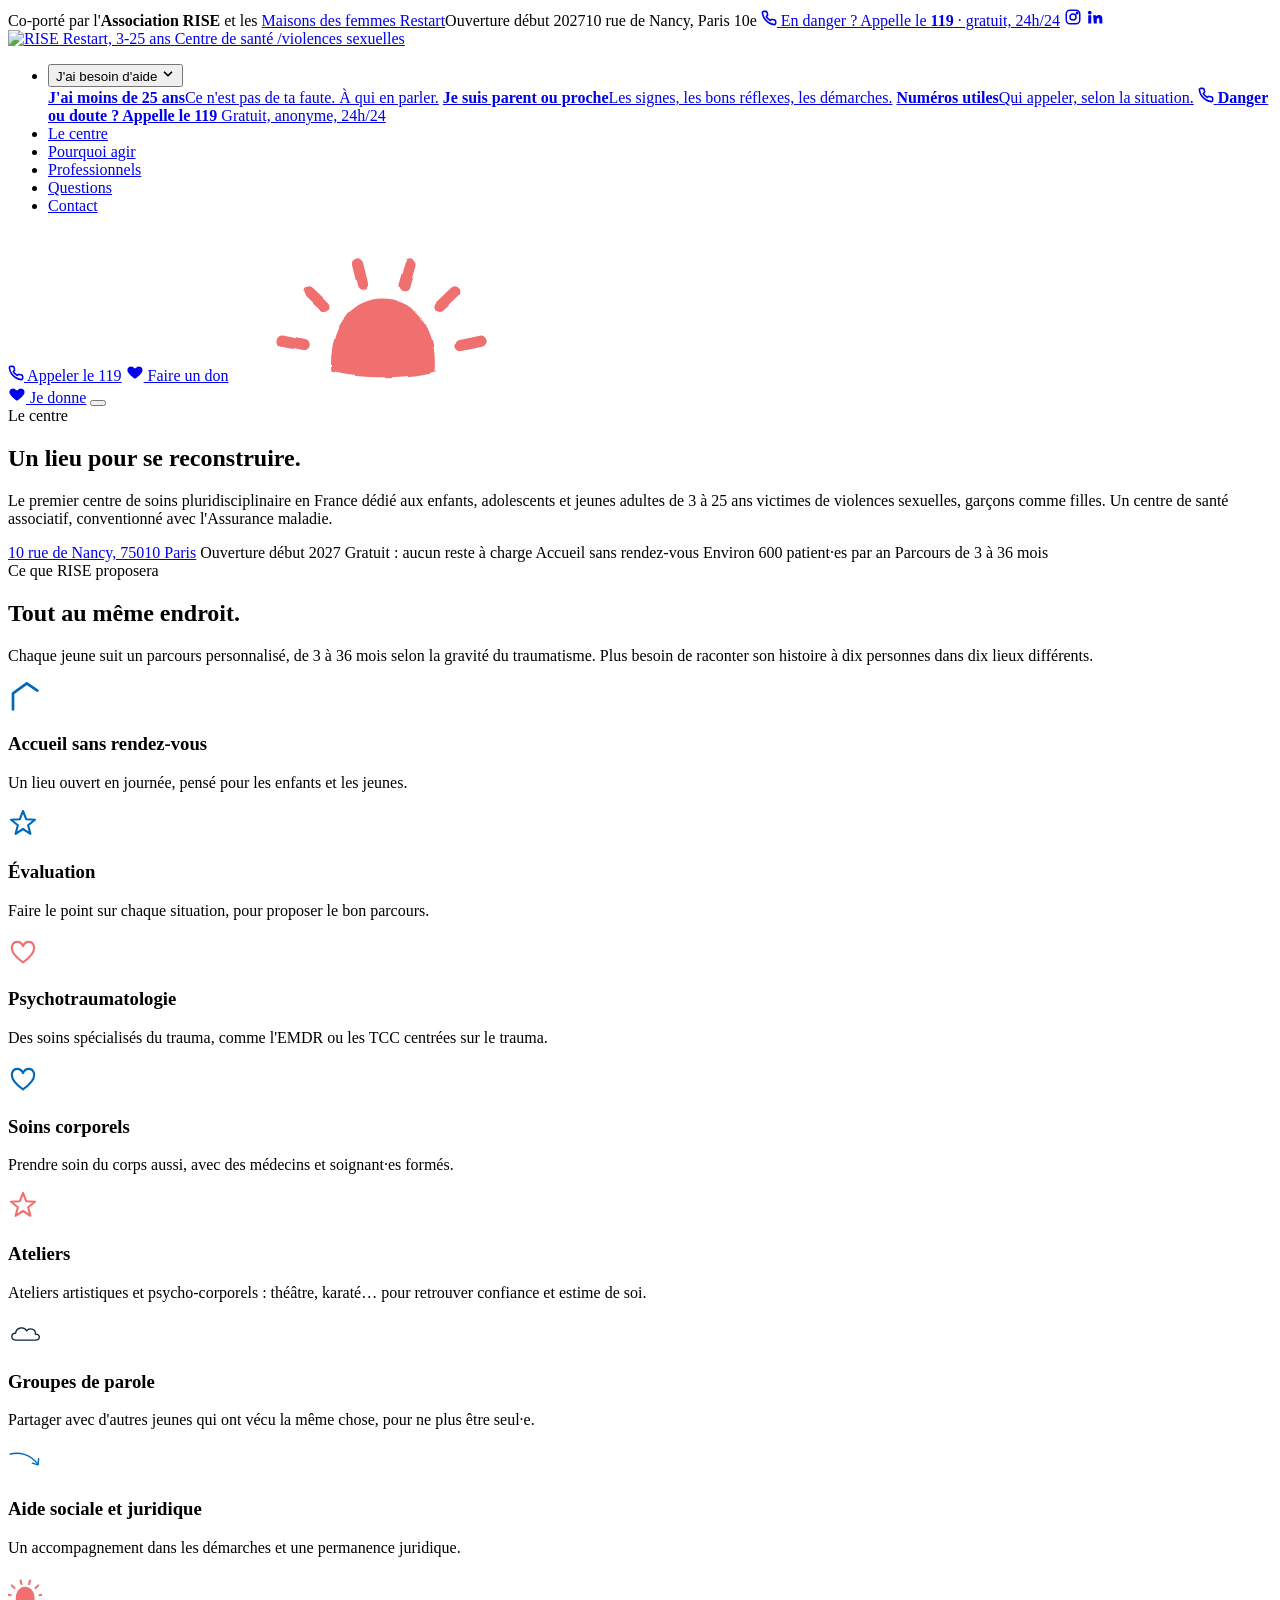
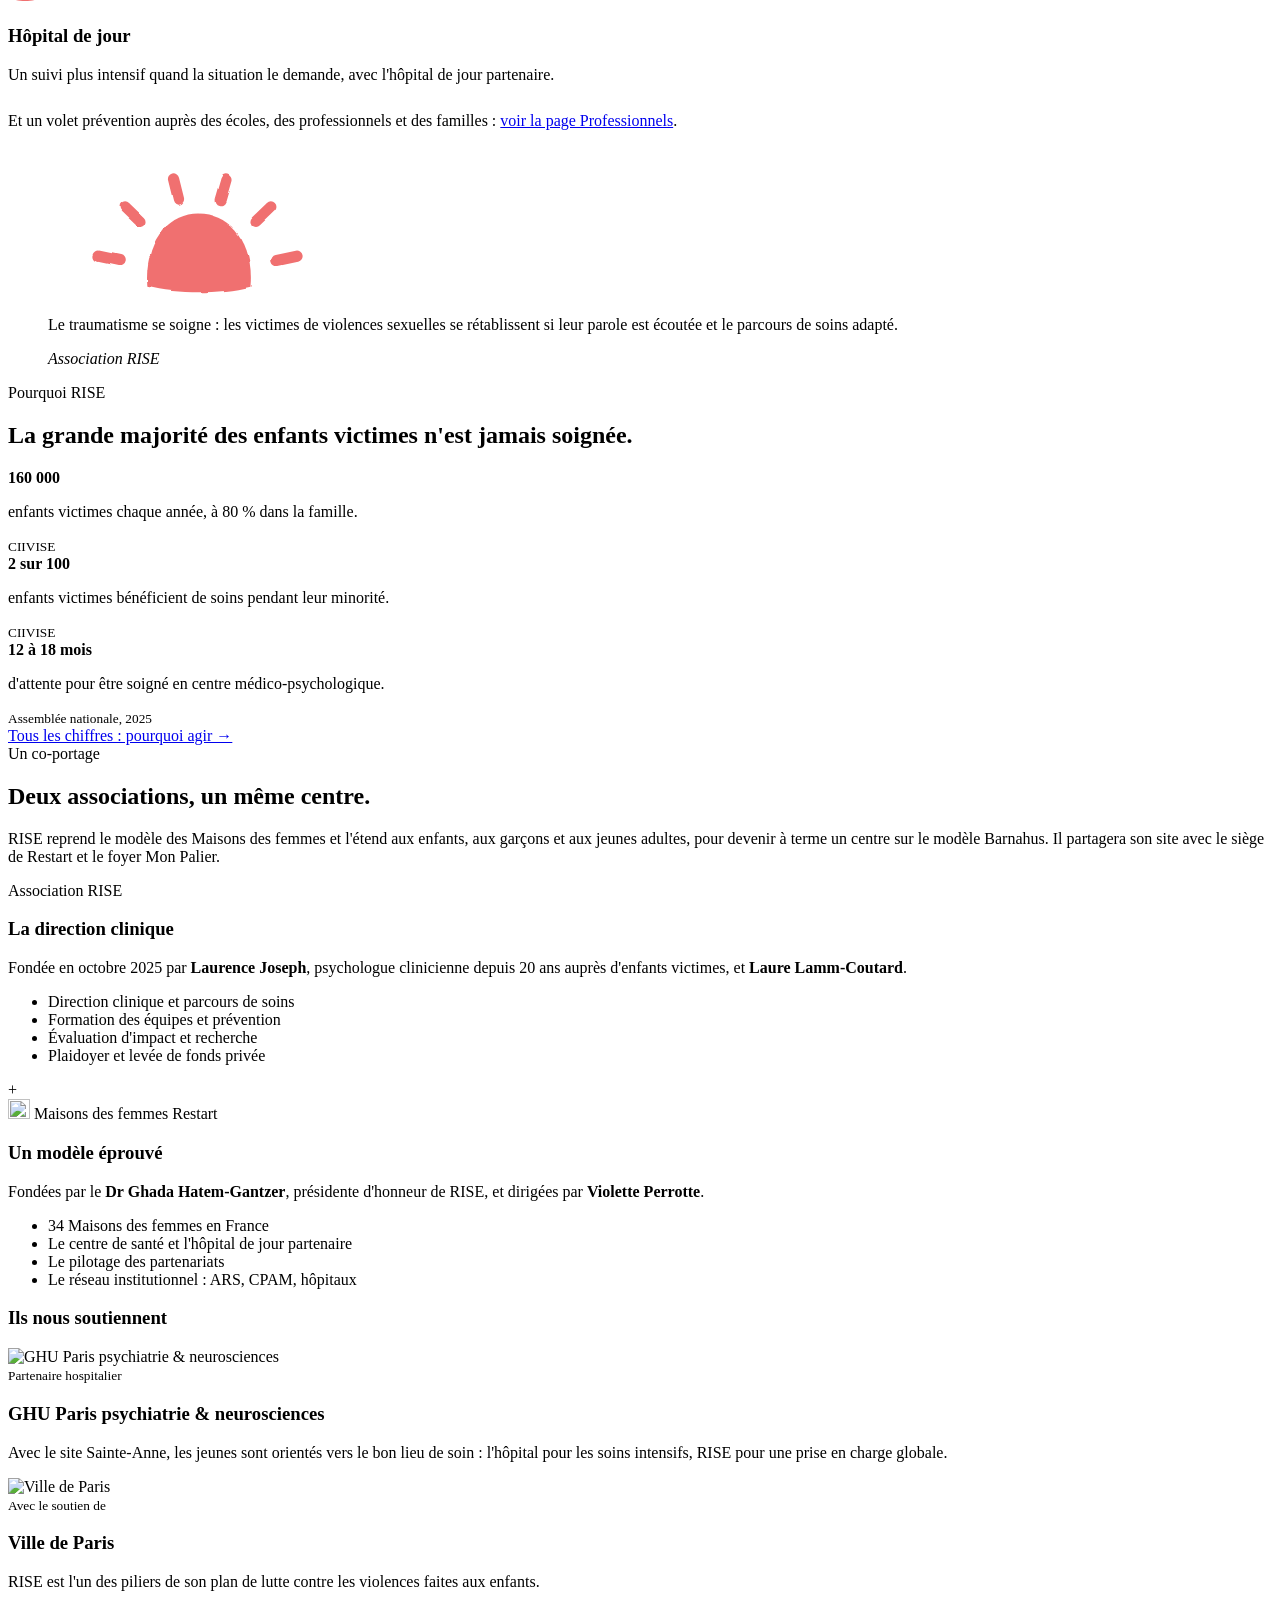
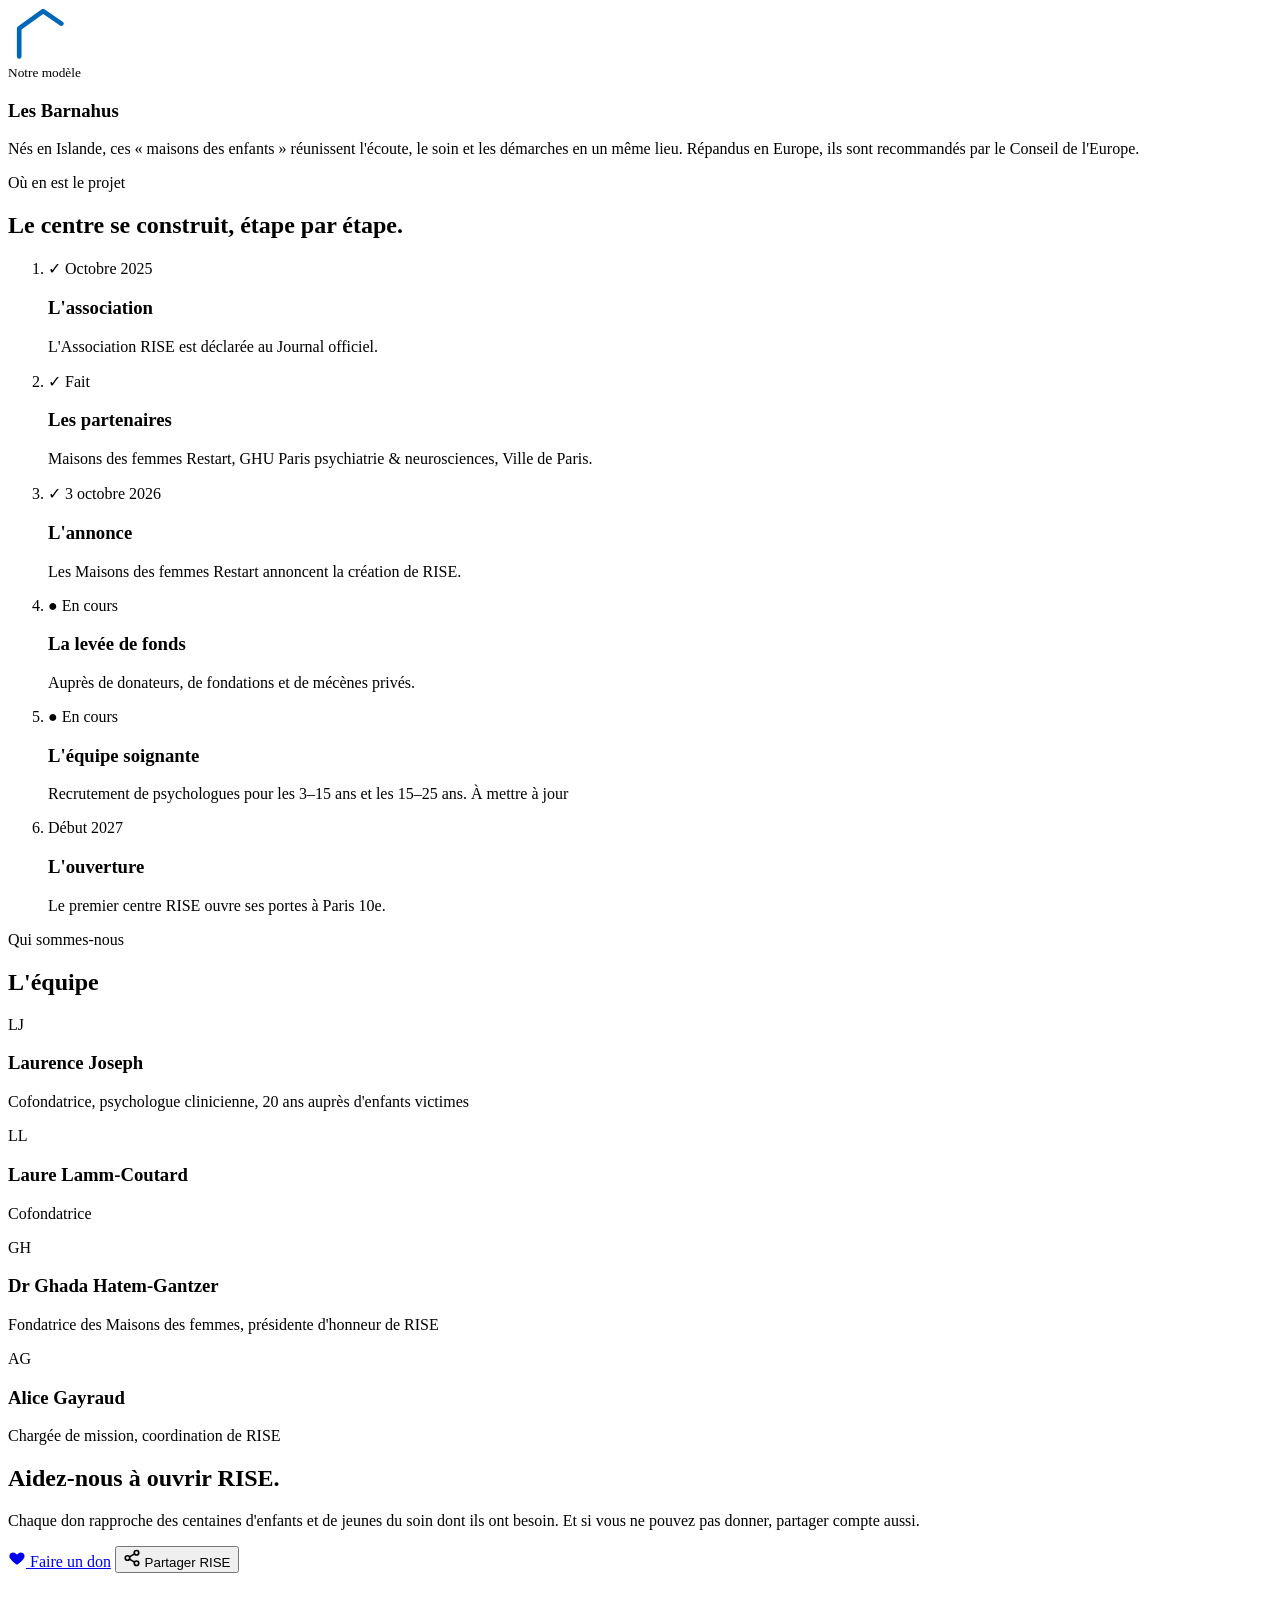
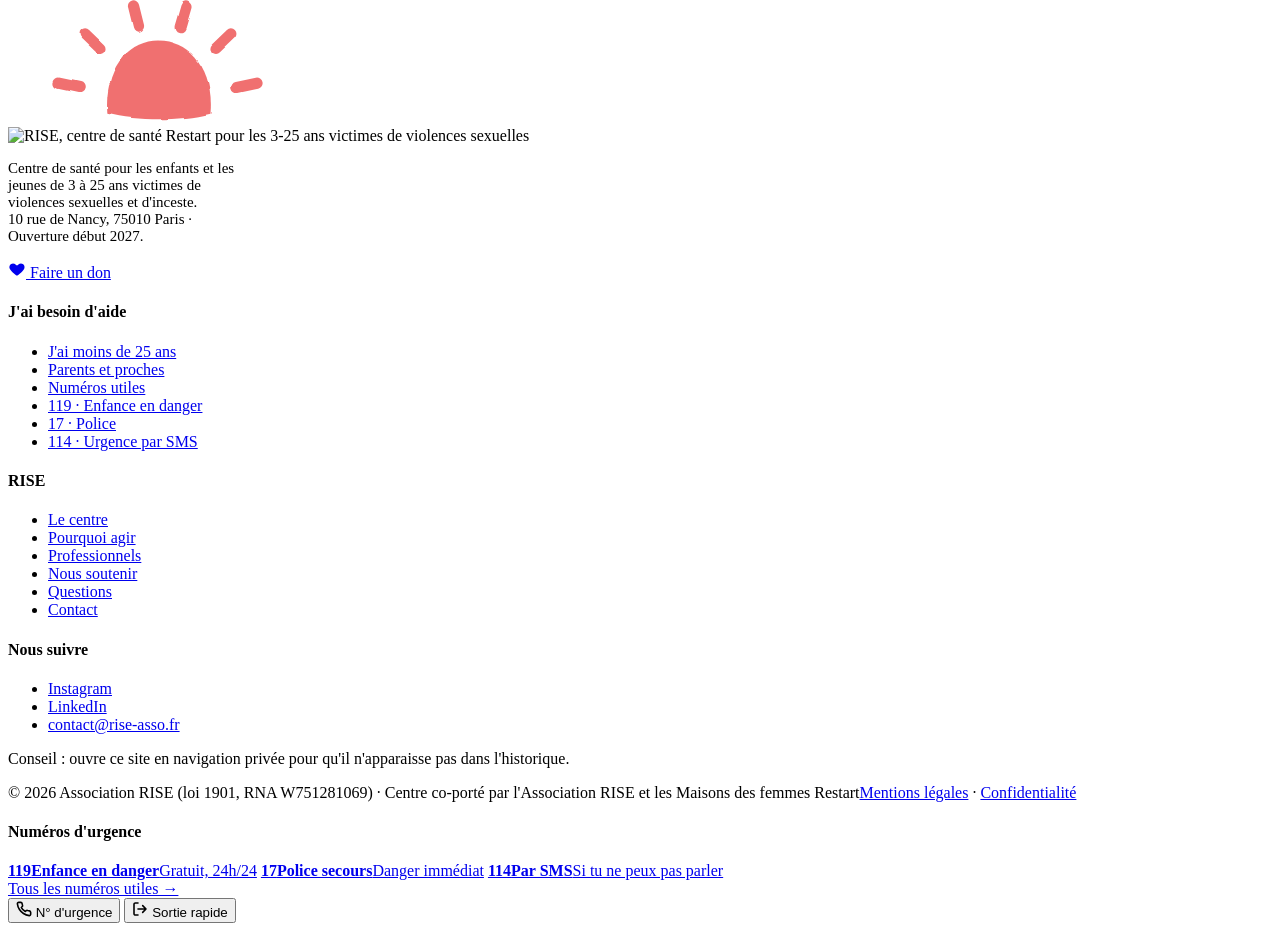
==== centre.html @ 8d20020b "Add files via upload" ====
<!doctype html>
<html lang="fr">
<head>
<meta charset="utf-8">
<meta name="robots" content="noindex, nofollow">
<meta name="viewport" content="width=device-width, initial-scale=1">
<title>Le centre · RISE Paris</title>
<meta name="description" content="Le centre RISE, à Paris 10e : premier centre de soins pluridisciplinaire en France pour les 3-25 ans victimes de violences sexuelles. Gratuit, sans rendez-vous, environ 600 patients par an.">
<link rel="preconnect" href="https://fonts.googleapis.com">
<link rel="preconnect" href="https://fonts.gstatic.com" crossorigin>
<link href="https://fonts.googleapis.com/css2?family=Barlow+Condensed:wght@500;600;700&family=Barlow:wght@400;500;600&family=Patrick+Hand&display=swap" rel="stylesheet">
<link rel="stylesheet" href="assets/style.css?v=64814ea5">
</head>
<body>
<div class="progress" aria-hidden="true"></div>
<svg width="0" height="0" style="position:absolute" aria-hidden="true" focusable="false">
  <defs>
    <filter id="crayon" x="-15%" y="-15%" width="130%" height="130%"><feTurbulence type="fractalNoise" baseFrequency="0.035" numOctaves="2" seed="4" result="n"/><feDisplacementMap in="SourceGraphic" in2="n" scale="3.5" xChannelSelector="R" yChannelSelector="G"/></filter>
    <symbol id="d-sun" viewBox="0 0 200 160"><g filter="url(#crayon)"><path d="M46 150C42 100 70 72 100 72C132 72 160 100 156 150C124 158 78 158 46 150Z" fill="#F07070"/><g stroke="#F07070" stroke-width="12" stroke-linecap="round" fill="none"><path d="M15.9 122.1L-5.6 117.5"/><path d="M38.1 80.3L22.3 65.0"/><path d="M79.2 56.6L73.9 35.2"/><path d="M123.7 57.3L129.8 36.2"/><path d="M161.9 80.3L177.7 65.0"/><path d="M184.1 122.1L205.6 117.5"/></g></g></symbol>
    <symbol id="d-house" viewBox="0 0 220 200"><path filter="url(#crayon)" d="M30 190V82L122 16L192 64" fill="none" stroke="#0068B8" stroke-width="18" stroke-linecap="round" stroke-linejoin="round"/></symbol>
    <symbol id="d-heart" viewBox="0 0 100 92"><path filter="url(#crayon)" d="M50 84C22 64 8 46 14 28C20 12 42 10 50 30C58 10 80 12 86 28C92 46 78 64 50 84Z" fill="none" stroke="currentColor" stroke-width="7" stroke-linecap="round" stroke-linejoin="round"/></symbol>
    <symbol id="d-star" viewBox="0 0 100 100"><path filter="url(#crayon)" d="M50.0 10.0L60.6 37.4L89.9 39.0L67.1 57.6L74.7 86.0L50.0 70.0L25.3 86.0L32.9 57.6L10.1 39.0L39.4 37.4Z" fill="none" stroke="currentColor" stroke-width="7" stroke-linecap="round" stroke-linejoin="round"/></symbol>
    <symbol id="d-arrow" viewBox="0 0 120 70"><g filter="url(#crayon)" fill="none" stroke="currentColor" stroke-width="5" stroke-linecap="round" stroke-linejoin="round"><path d="M8 14C38 6 78 14 104 48"/><path d="M86 46L106 52L108 30"/></g></symbol>
    <symbol id="d-cloud" viewBox="0 0 124 72"><path filter="url(#crayon)" d="M30 62C10 62 8 38 28 36C30 16 58 10 68 28C76 16 102 20 100 40C118 40 120 62 100 62Z" fill="#fff" stroke="currentColor" stroke-width="5" stroke-linejoin="round"/></symbol>
    <symbol id="d-wave" viewBox="0 0 240 24" preserveAspectRatio="none"><path filter="url(#crayon)" d="M4 14C24 4 40 22 60 12S96 4 116 12S150 20 176 10S210 6 236 12" fill="none" stroke="currentColor" stroke-width="6" stroke-linecap="round"/></symbol>
  </defs>
</svg>

<div class="topbar">
  <div class="wrap topbar-in">
    <span class="tb-left">Co-porté par l'<b>Association RISE</b> et les <a href="https://www.lamaisondesfemmes.fr/" target="_blank" rel="noopener">Maisons des femmes Restart</a><i></i>Ouverture début 2027<i></i>10 rue de Nancy, Paris 10e</span>
    <span class="tb-right">
      <a class="tb-sos" href="tel:119"><svg width="16" height="16" viewBox="0 0 24 24" fill="none" stroke="currentColor" stroke-width="2.4" stroke-linecap="round" stroke-linejoin="round" aria-hidden="true"><path d="M22 16.9v3a2 2 0 0 1-2.2 2 19.8 19.8 0 0 1-8.6-3.1 19.5 19.5 0 0 1-6-6A19.8 19.8 0 0 1 2.1 4.2 2 2 0 0 1 4.1 2h3a2 2 0 0 1 2 1.7c.1.9.4 1.8.7 2.7a2 2 0 0 1-.5 2.1L8 9.8a16 16 0 0 0 6 6l1.3-1.3a2 2 0 0 1 2.1-.4c.9.3 1.8.6 2.7.7a2 2 0 0 1 1.7 2z"/></svg> En danger ? Appelle le <b>119</b> · gratuit, 24h/24</a>
      <a class="tb-ico" href="https://www.instagram.com/rise__paris/" target="_blank" rel="noopener" aria-label="Instagram de RISE"><svg width="18" height="18" viewBox="0 0 24 24" fill="none" stroke="currentColor" stroke-width="2" aria-hidden="true"><rect x="3" y="3" width="18" height="18" rx="5"/><circle cx="12" cy="12" r="4"/><circle cx="17.5" cy="6.5" r="1" fill="currentColor"/></svg></a>
      <a class="tb-ico" href="https://www.linkedin.com/company/rise-asso-paris/" target="_blank" rel="noopener" aria-label="LinkedIn de RISE"><svg width="18" height="18" viewBox="0 0 24 24" fill="currentColor" aria-hidden="true"><path d="M4.98 3.5a2.5 2.5 0 1 1 0 5 2.5 2.5 0 0 1 0-5zM3 9.5h4v11H3zM9.5 9.5h3.8v1.6h.1c.5-.9 1.8-1.9 3.7-1.9 4 0 4.7 2.6 4.7 6v5.3h-4v-4.7c0-1.1 0-2.6-1.6-2.6s-1.8 1.2-1.8 2.5v4.8h-4z"/></svg></a>
    </span>
  </div>
</div>

<header id="top">
  <div class="wrap bar">
    <a class="brand" href="index.html" aria-label="RISE, accueil">
      <img class="brand-logo" src="assets/logo-rise-restart-sans-mention.png" alt="RISE Restart, 3-25 ans" width="692" height="560">
      <span class="brand-tag"><span class="g">Centre de santé /</span><span class="b">violences sexuelles</span></span>
    </a>
    <nav id="nav" aria-label="Navigation principale">
      <ul class="menu">
        <li class="has-sub">
          <button class="menu-btn" type="button" aria-expanded="false" aria-controls="sub-aide">J'ai besoin d'aide <svg width="14" height="14" viewBox="0 0 24 24" fill="none" stroke="currentColor" stroke-width="3" stroke-linecap="round" stroke-linejoin="round" aria-hidden="true"><path d="M6 9l6 6 6-6"/></svg></button>
          <div class="sub" id="sub-aide">
            <a href="jeunes.html"><strong>J'ai moins de 25 ans</strong><span>Ce n'est pas de ta faute. À qui en parler.</span></a>
            <a href="parents.html"><strong>Je suis parent ou proche</strong><span>Les signes, les bons réflexes, les démarches.</span></a>
            <a href="urgences.html"><strong>Numéros utiles</strong><span>Qui appeler, selon la situation.</span></a>
            <a class="sub-sos" href="tel:119"><svg width="16" height="16" viewBox="0 0 24 24" fill="none" stroke="currentColor" stroke-width="2.4" stroke-linecap="round" stroke-linejoin="round" aria-hidden="true"><path d="M22 16.9v3a2 2 0 0 1-2.2 2 19.8 19.8 0 0 1-8.6-3.1 19.5 19.5 0 0 1-6-6A19.8 19.8 0 0 1 2.1 4.2 2 2 0 0 1 4.1 2h3a2 2 0 0 1 2 1.7c.1.9.4 1.8.7 2.7a2 2 0 0 1-.5 2.1L8 9.8a16 16 0 0 0 6 6l1.3-1.3a2 2 0 0 1 2.1-.4c.9.3 1.8.6 2.7.7a2 2 0 0 1 1.7 2z"/></svg> <span><b>Danger ou doute ? Appelle le 119</b> Gratuit, anonyme, 24h/24</span></a>
          </div>
        </li>
        <li><a href="centre.html" aria-current="page">Le centre</a></li>
        <li><a href="pourquoi.html">Pourquoi agir</a></li>
        <li><a href="professionnels.html">Professionnels</a></li>
        <li><a href="questions.html">Questions</a></li>
        <li><a href="contact.html">Contact</a></li>
      </ul>
      <div class="menu-extra">
        <a class="btn btn-primary btn-lg" href="tel:119"><svg width="16" height="16" viewBox="0 0 24 24" fill="none" stroke="currentColor" stroke-width="2.4" stroke-linecap="round" stroke-linejoin="round" aria-hidden="true"><path d="M22 16.9v3a2 2 0 0 1-2.2 2 19.8 19.8 0 0 1-8.6-3.1 19.5 19.5 0 0 1-6-6A19.8 19.8 0 0 1 2.1 4.2 2 2 0 0 1 4.1 2h3a2 2 0 0 1 2 1.7c.1.9.4 1.8.7 2.7a2 2 0 0 1-.5 2.1L8 9.8a16 16 0 0 0 6 6l1.3-1.3a2 2 0 0 1 2.1-.4c.9.3 1.8.6 2.7.7a2 2 0 0 1 1.7 2z"/></svg> Appeler le 119</a>
        <a class="btn btn-accent btn-lg" href="https://don.lamaisondesfemmes.fr/b/mon-don" target="_blank" rel="noopener"><svg width="18" height="18" viewBox="0 0 24 24" fill="currentColor" aria-hidden="true"><path d="M12 21s-7.5-4.6-9.6-9.3C.9 8.4 3 4.5 6.7 4.5c2.1 0 3.6 1.1 4.3 2.5h2c.7-1.4 2.2-2.5 4.3-2.5 3.7 0 5.8 3.9 4.3 7.2C19.5 16.4 12 21 12 21z"/></svg> Faire un don</a>
        <svg class="menu-sun" aria-hidden="true"><use href="#d-sun"/></svg>
      </div>
    </nav>
    <div class="bar-ctas">
      <a class="btn btn-accent" href="https://don.lamaisondesfemmes.fr/b/mon-don" target="_blank" rel="noopener"><svg width="18" height="18" viewBox="0 0 24 24" fill="currentColor" aria-hidden="true"><path d="M12 21s-7.5-4.6-9.6-9.3C.9 8.4 3 4.5 6.7 4.5c2.1 0 3.6 1.1 4.3 2.5h2c.7-1.4 2.2-2.5 4.3-2.5 3.7 0 5.8 3.9 4.3 7.2C19.5 16.4 12 21 12 21z"/></svg> Je donne</a>
      <button class="menu-toggle" aria-label="Ouvrir le menu" aria-expanded="false" aria-controls="nav">
        <span></span><span></span><span></span>
      </button>
    </div>
  </div>
</header>

<main>
<section class="page-hero">
    <div class="wrap">
      <span class="eyebrow">Le centre</span>
      <h1>Un lieu pour <span class="mark">se reconstruire</span>.</h1>
      <p class="lead">Le premier centre de soins pluridisciplinaire en France dédié aux enfants, adolescents et jeunes adultes de 3 à 25 ans victimes de violences sexuelles, garçons comme filles. Un centre de santé associatif, conventionné avec l'Assurance maladie.</p>
      <div class="facts">
        <a class="fact-link" href="https://www.google.com/maps/search/?api=1&query=10+rue+de+Nancy+75010+Paris" target="_blank" rel="noopener"><i></i>10 rue de Nancy, 75010 Paris</a>
        <span><i style="background:var(--coral)"></i>Ouverture début 2027</span>
        <span><i style="background:var(--coral)"></i>Gratuit : aucun reste à charge</span>
        <span><i></i>Accueil sans rendez-vous</span>
        <span><i style="background:var(--blue-deep)"></i>Environ 600 patient·es par an</span>
        <span><i style="background:var(--blue-deep)"></i>Parcours de 3 à 36 mois</span>
      </div>
    </div>
  </section>

  <section class="tight">
    <div class="wrap">
      <span class="eyebrow">Ce que RISE proposera</span>
      <h2 class="section-title">Tout au même endroit.</h2>
      <p class="lead">Chaque jeune suit un parcours personnalisé, de 3 à 36 mois selon la gravité du traumatisme. Plus besoin de raconter son histoire à dix personnes dans dix lieux différents.</p>
      <div class="pillars pillars-4">
        <div class="pillar reveal"><div class="ico" style="background:var(--blue-soft)"><svg width="34" height="30" aria-hidden="true"><use href="#d-house"/></svg></div><h3>Accueil sans rendez-vous</h3><p>Un lieu ouvert en journée, pensé pour les enfants et les jeunes.</p></div>
        <div class="pillar reveal"><div class="ico" style="background:var(--grey-soft)"><svg width="30" height="30" aria-hidden="true" style="color:#0068B8"><use href="#d-star"/></svg></div><h3>Évaluation</h3><p>Faire le point sur chaque situation, pour proposer le bon parcours.</p></div>
        <div class="pillar reveal"><div class="ico" style="background:var(--coral-soft)"><svg width="30" height="30" aria-hidden="true" style="color:#F07070"><use href="#d-heart"/></svg></div><h3>Psychotraumatologie</h3><p>Des soins spécialisés du trauma, comme l'EMDR ou les TCC centrées sur le trauma.</p></div>
        <div class="pillar reveal"><div class="ico" style="background:var(--blue-soft)"><svg width="30" height="30" aria-hidden="true" style="color:#0068B8"><use href="#d-heart"/></svg></div><h3>Soins corporels</h3><p>Prendre soin du corps aussi, avec des médecins et soignant·es formés.</p></div>
        <div class="pillar reveal"><div class="ico" style="background:var(--coral-soft)"><svg width="30" height="30" aria-hidden="true" style="color:#F07070"><use href="#d-star"/></svg></div><h3>Ateliers</h3><p>Ateliers artistiques et psycho-corporels : théâtre, karaté… pour retrouver confiance et estime de soi.</p></div>
        <div class="pillar reveal"><div class="ico" style="background:var(--grey-soft)"><svg width="34" height="30" aria-hidden="true" style="color:#0E2440"><use href="#d-cloud"/></svg></div><h3>Groupes de parole</h3><p>Partager avec d'autres jeunes qui ont vécu la même chose, pour ne plus être seul·e.</p></div>
        <div class="pillar reveal"><div class="ico" style="background:var(--blue-soft)"><svg width="34" height="30" aria-hidden="true" style="color:#0068B8"><use href="#d-arrow"/></svg></div><h3>Aide sociale et juridique</h3><p>Un accompagnement dans les démarches et une permanence juridique.</p></div>
        <div class="pillar reveal"><div class="ico" style="background:var(--coral-soft)"><svg width="34" height="30" aria-hidden="true"><use href="#d-sun"/></svg></div><h3>Hôpital de jour</h3><p>Un suivi plus intensif quand la situation le demande, avec l'hôpital de jour partenaire.</p></div>
      </div>
      <p class="lead" style="margin-top:28px">Et un volet prévention auprès des écoles, des professionnels et des familles : <a href="professionnels.html">voir la page Professionnels</a>.</p>
    </div>
  </section>

  <section style="padding:0 0 0">
    <div class="wrap">
      <blockquote class="big-quote reveal">
        <svg class="bq-sun" aria-hidden="true"><use href="#d-sun"/></svg>
        <p><span class="mark">Le traumatisme se soigne</span> : les victimes de violences sexuelles se rétablissent si leur parole est écoutée et le parcours de soins adapté.</p>
        <cite>Association RISE</cite>
      </blockquote>
    </div>
  </section>

  <section id="pourquoi" style="padding-bottom:0">
    <div class="numbers reveal">
      <div class="wrap">
        <span class="eyebrow">Pourquoi RISE</span>
        <h2>La grande majorité des enfants victimes n'est <span class="mark">jamais soignée</span>.</h2>
        <div class="num-grid">
          <div class="num"><b data-count="160000">160 000</b><p>enfants victimes chaque année, à 80 % dans la famille.</p><small>CIIVISE</small></div>
          <div class="num"><b>2 sur 100</b><p>enfants victimes bénéficient de soins pendant leur minorité.</p><small>CIIVISE</small></div>
          <div class="num"><b>12 à 18 mois</b><p>d'attente pour être soigné en centre médico-psychologique.</p><small>Assemblée nationale, 2025</small></div>
        </div>
        <div class="num-ctas"><a class="more" href="pourquoi.html">Tous les chiffres : pourquoi agir →</a></div>
      </div>
    </div>
  </section>

  <section id="coportage">
    <div class="wrap">
      <span class="eyebrow">Un co-portage</span>
      <h2 class="section-title">Deux associations, un même centre.</h2>
      <p class="lead">RISE reprend le modèle des Maisons des femmes et l'étend aux enfants, aux garçons et aux jeunes adultes, pour devenir à terme un centre sur le modèle Barnahus. Il partagera son site avec le siège de Restart et le foyer Mon Palier.</p>
      <div class="coport">
        <div class="cp reveal">
          <span class="cp-tag">Association RISE</span>
          <h3>La direction clinique</h3>
          <p>Fondée en octobre 2025 par <strong>Laurence Joseph</strong>, psychologue clinicienne depuis 20 ans auprès d'enfants victimes, et <strong>Laure Lamm-Coutard</strong>.</p>
          <ul><li>Direction clinique et parcours de soins</li><li>Formation des équipes et prévention</li><li>Évaluation d'impact et recherche</li><li>Plaidoyer et levée de fonds privée</li></ul>
        </div>
        <div class="cp-plus" aria-hidden="true">+</div>
        <div class="cp reveal">
          <span class="cp-tag cp-tag-r"><img src="assets/logo-restart.svg" alt="" width="22" height="20"> Maisons des femmes Restart</span>
          <h3>Un modèle éprouvé</h3>
          <p>Fondées par le <strong>Dr Ghada Hatem-Gantzer</strong>, présidente d'honneur de RISE, et dirigées par <strong>Violette Perrotte</strong>.</p>
          <ul><li>34 Maisons des femmes en France</li><li>Le centre de santé et l'hôpital de jour partenaire</li><li>Le pilotage des partenariats</li><li>Le réseau institutionnel : ARS, CPAM, hôpitaux</li></ul>
        </div>
      </div>

      <h3 class="sub-title">Ils nous soutiennent</h3>
      <div class="partners">
        <div class="partner reveal"><div class="plogo"><img src="assets/logo-ghu-paris.png" alt="GHU Paris psychiatrie &amp; neurosciences"></div><small>Partenaire hospitalier</small><h3>GHU Paris psychiatrie &amp; neurosciences</h3><p>Avec le site Sainte-Anne, les jeunes sont orientés vers le bon lieu de soin : l'hôpital pour les soins intensifs, RISE pour une prise en charge globale.</p></div>
        <div class="partner reveal"><div class="plogo"><img src="assets/logo-ville-de-paris.svg" alt="Ville de Paris"></div><small>Avec le soutien de</small><h3>Ville de Paris</h3><p>RISE est l'un des piliers de son plan de lutte contre les violences faites aux enfants.</p></div>
        <div class="partner reveal" style="background:var(--grey-soft)"><div class="plogo"><svg width="64" height="52" aria-hidden="true"><use href="#d-house"/></svg></div><small>Notre modèle</small><h3>Les Barnahus</h3><p>Nés en Islande, ces « maisons des enfants » réunissent l'écoute, le soin et les démarches en un même lieu. Répandus en Europe, ils sont recommandés par le Conseil de l'Europe.</p></div>
      </div>
    </div>
  </section>

  <section style="padding-top:0">
    <div class="wrap">
      <span class="eyebrow">Où en est le projet</span>
      <h2 class="section-title">Le centre se construit, étape par étape.</h2>
      <ol class="timeline timeline-6">
        <li class="reveal"><span class="state done">✓ Octobre 2025</span><h3>L'association</h3><p>L'Association RISE est déclarée au Journal officiel.</p></li>
        <li class="reveal"><span class="state done">✓ Fait</span><h3>Les partenaires</h3><p>Maisons des femmes Restart, GHU Paris psychiatrie &amp; neurosciences, Ville de Paris.</p></li>
        <li class="reveal"><span class="state done">✓ 3 octobre 2026</span><h3>L'annonce</h3><p>Les Maisons des femmes Restart annoncent la création de RISE.</p></li>
        <li class="reveal"><span class="state now">● En cours</span><h3>La levée de fonds</h3><p>Auprès de donateurs, de fondations et de mécènes privés.</p></li>
        <li class="reveal"><span class="state now">● En cours</span><h3>L'équipe soignante</h3><p>Recrutement de psychologues pour les 3–15 ans et les 15–25 ans. <span class="todo">À mettre à jour</span></p></li>
        <li class="reveal"><span class="state next">Début 2027</span><h3>L'ouverture</h3><p>Le premier centre RISE ouvre ses portes à Paris 10e.</p></li>
      </ol>
    </div>
  </section>

  <section id="equipe" style="padding-top:0">
    <div class="wrap">
      <span class="eyebrow">Qui sommes-nous</span>
      <h2 class="section-title">L'équipe</h2>
      <div class="team">
        <div class="person reveal"><div class="avatar" style="background:var(--coral-soft);color:var(--coral-deep)">LJ</div><div><h3>Laurence Joseph</h3><p>Cofondatrice, psychologue clinicienne, 20 ans auprès d'enfants victimes</p></div></div>
        <div class="person reveal"><div class="avatar" style="background:var(--blue-soft);color:var(--blue-deep)">LL</div><div><h3>Laure Lamm-Coutard</h3><p>Cofondatrice</p></div></div>
        <div class="person reveal"><div class="avatar" style="background:var(--grey-soft);color:var(--ink-soft)">GH</div><div><h3>Dr Ghada Hatem-Gantzer</h3><p>Fondatrice des Maisons des femmes, présidente d'honneur de RISE</p></div></div>
        <div class="person reveal"><div class="avatar" style="background:var(--blue-soft);color:var(--blue-deep)">AG</div><div><h3>Alice Gayraud</h3><p>Chargée de mission, coordination de RISE</p></div></div>
      </div>
    </div>
  </section>

  <section style="padding-top:0">
    <div class="cta-band reveal">
      <div class="wrap">
        <h2>Aidez-nous à ouvrir RISE.</h2>
        <p>Chaque don rapproche des centaines d'enfants et de jeunes du soin dont ils ont besoin. Et si vous ne pouvez pas donner, partager compte aussi.</p>
        <div class="hero-ctas">
          <a class="btn btn-accent btn-lg" href="https://don.lamaisondesfemmes.fr/b/mon-don" target="_blank" rel="noopener"><svg width="18" height="18" viewBox="0 0 24 24" fill="currentColor" aria-hidden="true"><path d="M12 21s-7.5-4.6-9.6-9.3C.9 8.4 3 4.5 6.7 4.5c2.1 0 3.6 1.1 4.3 2.5h2c.7-1.4 2.2-2.5 4.3-2.5 3.7 0 5.8 3.9 4.3 7.2C19.5 16.4 12 21 12 21z"/></svg> Faire un don</a>
          <button class="btn btn-ghost-w btn-lg" type="button" data-share><svg width="18" height="18" viewBox="0 0 24 24" fill="none" stroke="currentColor" stroke-width="2.2" stroke-linecap="round" stroke-linejoin="round" aria-hidden="true"><circle cx="18" cy="5" r="3"/><circle cx="6" cy="12" r="3"/><circle cx="18" cy="19" r="3"/><path d="M8.6 13.5l6.8 4M15.4 6.5l-6.8 4"/></svg> Partager RISE</button>
        </div>
      </div>
    </div>
  </section>
</main>

<footer>
  <svg class="foot-sun" aria-hidden="true"><use href="#d-sun"/></svg>
  <div class="wrap">
    <div class="foot">
      <div>
        <span class="foot-logo"><img src="assets/logo-rise-restart.png" alt="RISE, centre de santé Restart pour les 3-25 ans victimes de violences sexuelles" width="694" height="658"></span>
        <p style="max-width:32ch;font-size:15px">Centre de santé pour les enfants et les jeunes de 3 à 25 ans victimes de violences sexuelles et d'inceste.<br>10 rue de Nancy, 75010 Paris · Ouverture début 2027.</p>
        <a class="btn btn-accent" href="https://don.lamaisondesfemmes.fr/b/mon-don" target="_blank" rel="noopener"><svg width="18" height="18" viewBox="0 0 24 24" fill="currentColor" aria-hidden="true"><path d="M12 21s-7.5-4.6-9.6-9.3C.9 8.4 3 4.5 6.7 4.5c2.1 0 3.6 1.1 4.3 2.5h2c.7-1.4 2.2-2.5 4.3-2.5 3.7 0 5.8 3.9 4.3 7.2C19.5 16.4 12 21 12 21z"/></svg> Faire un don</a>
      </div>
      <div>
        <h4>J'ai besoin d'aide</h4>
        <ul><li><a href="jeunes.html">J'ai moins de 25 ans</a></li><li><a href="parents.html">Parents et proches</a></li><li><a href="urgences.html">Numéros utiles</a></li><li><a href="tel:119">119 · Enfance en danger</a></li><li><a href="tel:17">17 · Police</a></li><li><a href="sms:114">114 · Urgence par SMS</a></li></ul>
      </div>
      <div>
        <h4>RISE</h4>
        <ul><li><a href="centre.html">Le centre</a></li><li><a href="pourquoi.html">Pourquoi agir</a></li><li><a href="professionnels.html">Professionnels</a></li><li><a href="soutenir.html">Nous soutenir</a></li><li><a href="questions.html">Questions</a></li><li><a href="contact.html">Contact</a></li></ul>
      </div>
      <div>
        <h4>Nous suivre</h4>
        <ul><li><a href="https://www.instagram.com/rise__paris/" target="_blank" rel="noopener">Instagram</a></li><li><a href="https://www.linkedin.com/company/rise-asso-paris/" target="_blank" rel="noopener">LinkedIn</a></li><li><a href="mailto:contact@rise-asso.fr">contact@rise-asso.fr</a></li></ul>
        <p class="foot-tip">Conseil : ouvre ce site en navigation privée pour qu'il n'apparaisse pas dans l'historique.</p>
      </div>
    </div>
    <div class="foot-bottom"><span>© 2026 Association RISE (loi 1901, RNA W751281069) · Centre co-porté par l'Association RISE et les Maisons des femmes Restart</span><span><a href="#">Mentions légales</a> · <a href="#">Confidentialité</a></span></div>
  </div>
</footer>

<div class="sos-panel" id="sos-panel" role="dialog" aria-label="Numéros d'urgence">
  <h4>Numéros d'urgence</h4>
  <div class="phones">
    <a class="phone" href="tel:119"><b>119</b><span><strong>Enfance en danger</strong>Gratuit, 24h/24</span></a>
    <a class="phone" href="tel:17"><b>17</b><span><strong>Police secours</strong>Danger immédiat</span></a>
    <a class="phone" href="sms:114"><b>114</b><span><strong>Par SMS</strong>Si tu ne peux pas parler</span></a>
  </div>
  <a class="more-dark" href="urgences.html">Tous les numéros utiles →</a>
</div>
<div class="safety">
  <button class="sos" id="sos-btn" aria-expanded="false" aria-controls="sos-panel"><svg width="16" height="16" viewBox="0 0 24 24" fill="none" stroke="currentColor" stroke-width="2.4" stroke-linecap="round" stroke-linejoin="round" aria-hidden="true"><path d="M22 16.9v3a2 2 0 0 1-2.2 2 19.8 19.8 0 0 1-8.6-3.1 19.5 19.5 0 0 1-6-6A19.8 19.8 0 0 1 2.1 4.2 2 2 0 0 1 4.1 2h3a2 2 0 0 1 2 1.7c.1.9.4 1.8.7 2.7a2 2 0 0 1-.5 2.1L8 9.8a16 16 0 0 0 6 6l1.3-1.3a2 2 0 0 1 2.1-.4c.9.3 1.8.6 2.7.7a2 2 0 0 1 1.7 2z"/></svg> N° d'urgence</button>
  <button class="exit" id="exit-btn" title="Quitte immédiatement ce site">
    <svg width="16" height="16" viewBox="0 0 24 24" fill="none" stroke="currentColor" stroke-width="2.4" stroke-linecap="round" stroke-linejoin="round" aria-hidden="true"><path d="M9 21H5a2 2 0 0 1-2-2V5a2 2 0 0 1 2-2h4M16 17l5-5-5-5M21 12H9"/></svg>
    Sortie rapide
  </button>
</div>

<script src="assets/site.js?v=0e5b252c"></script>
</body>
</html>
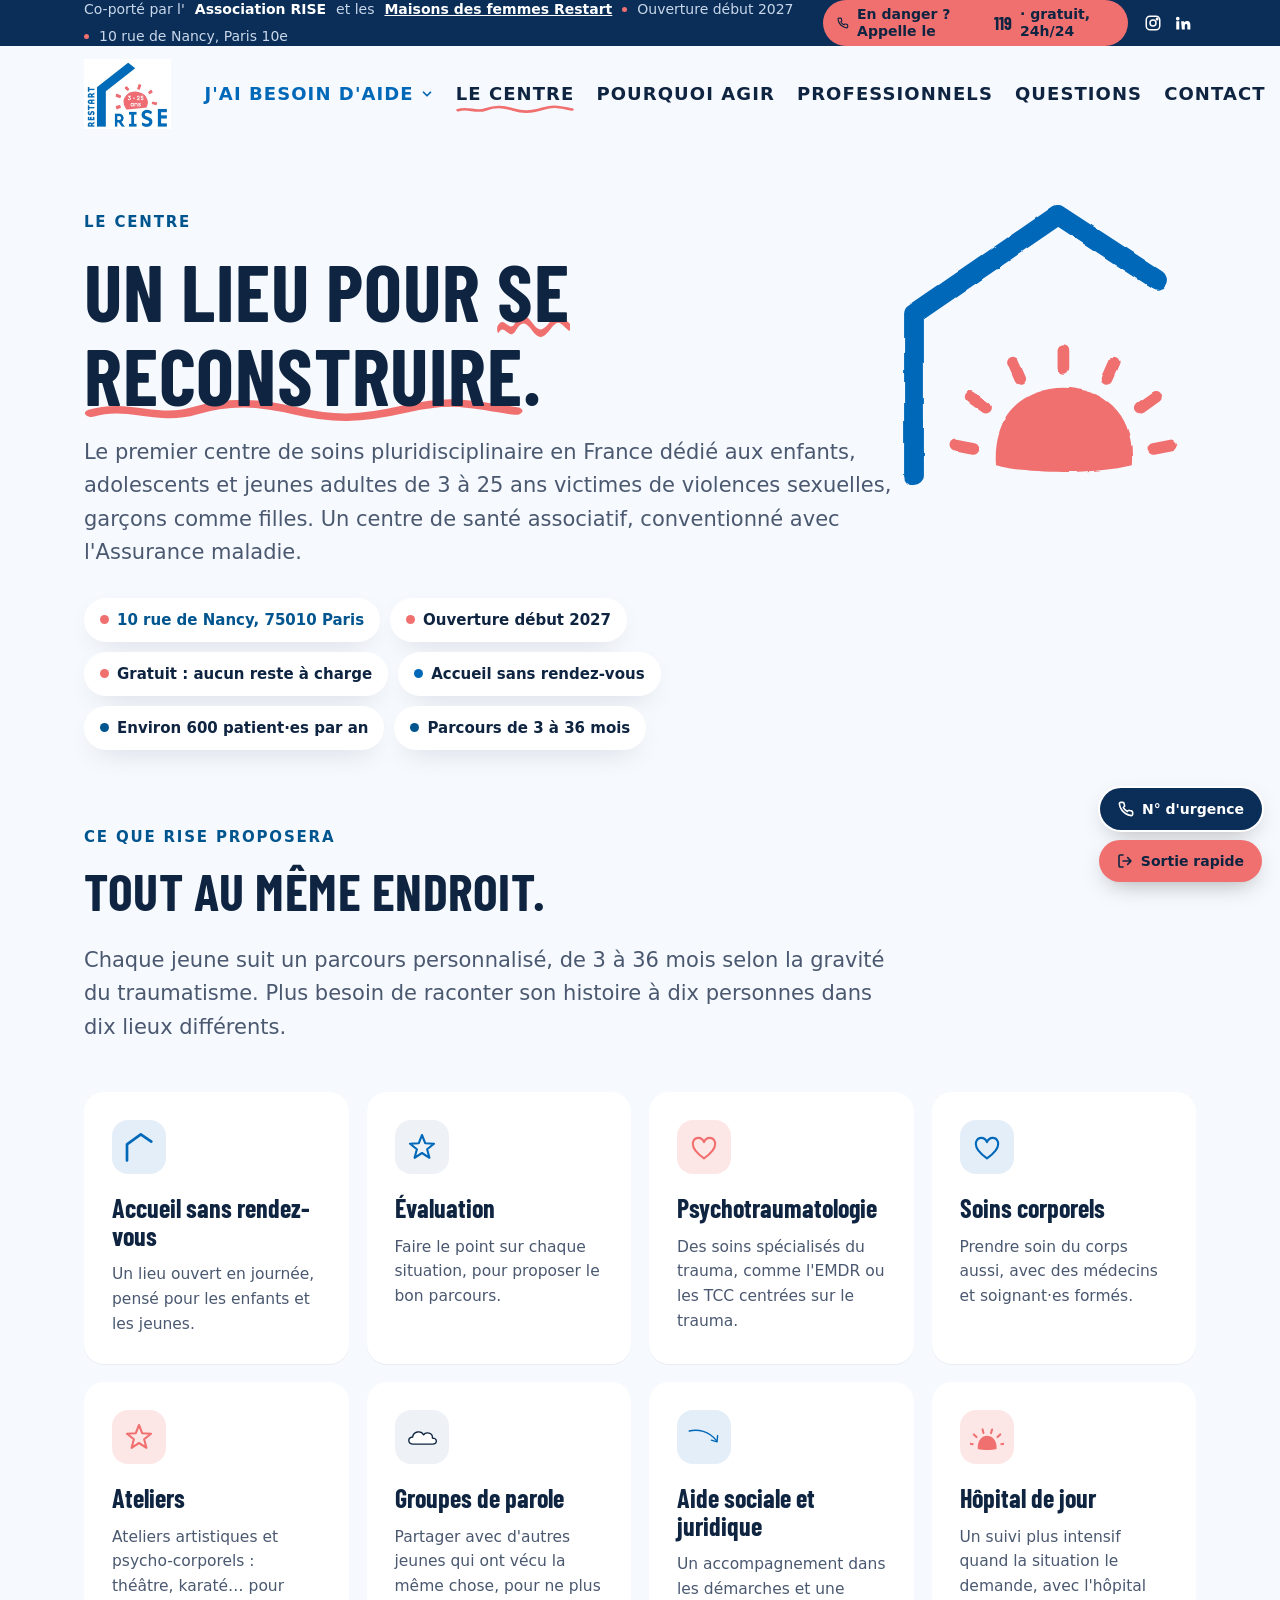
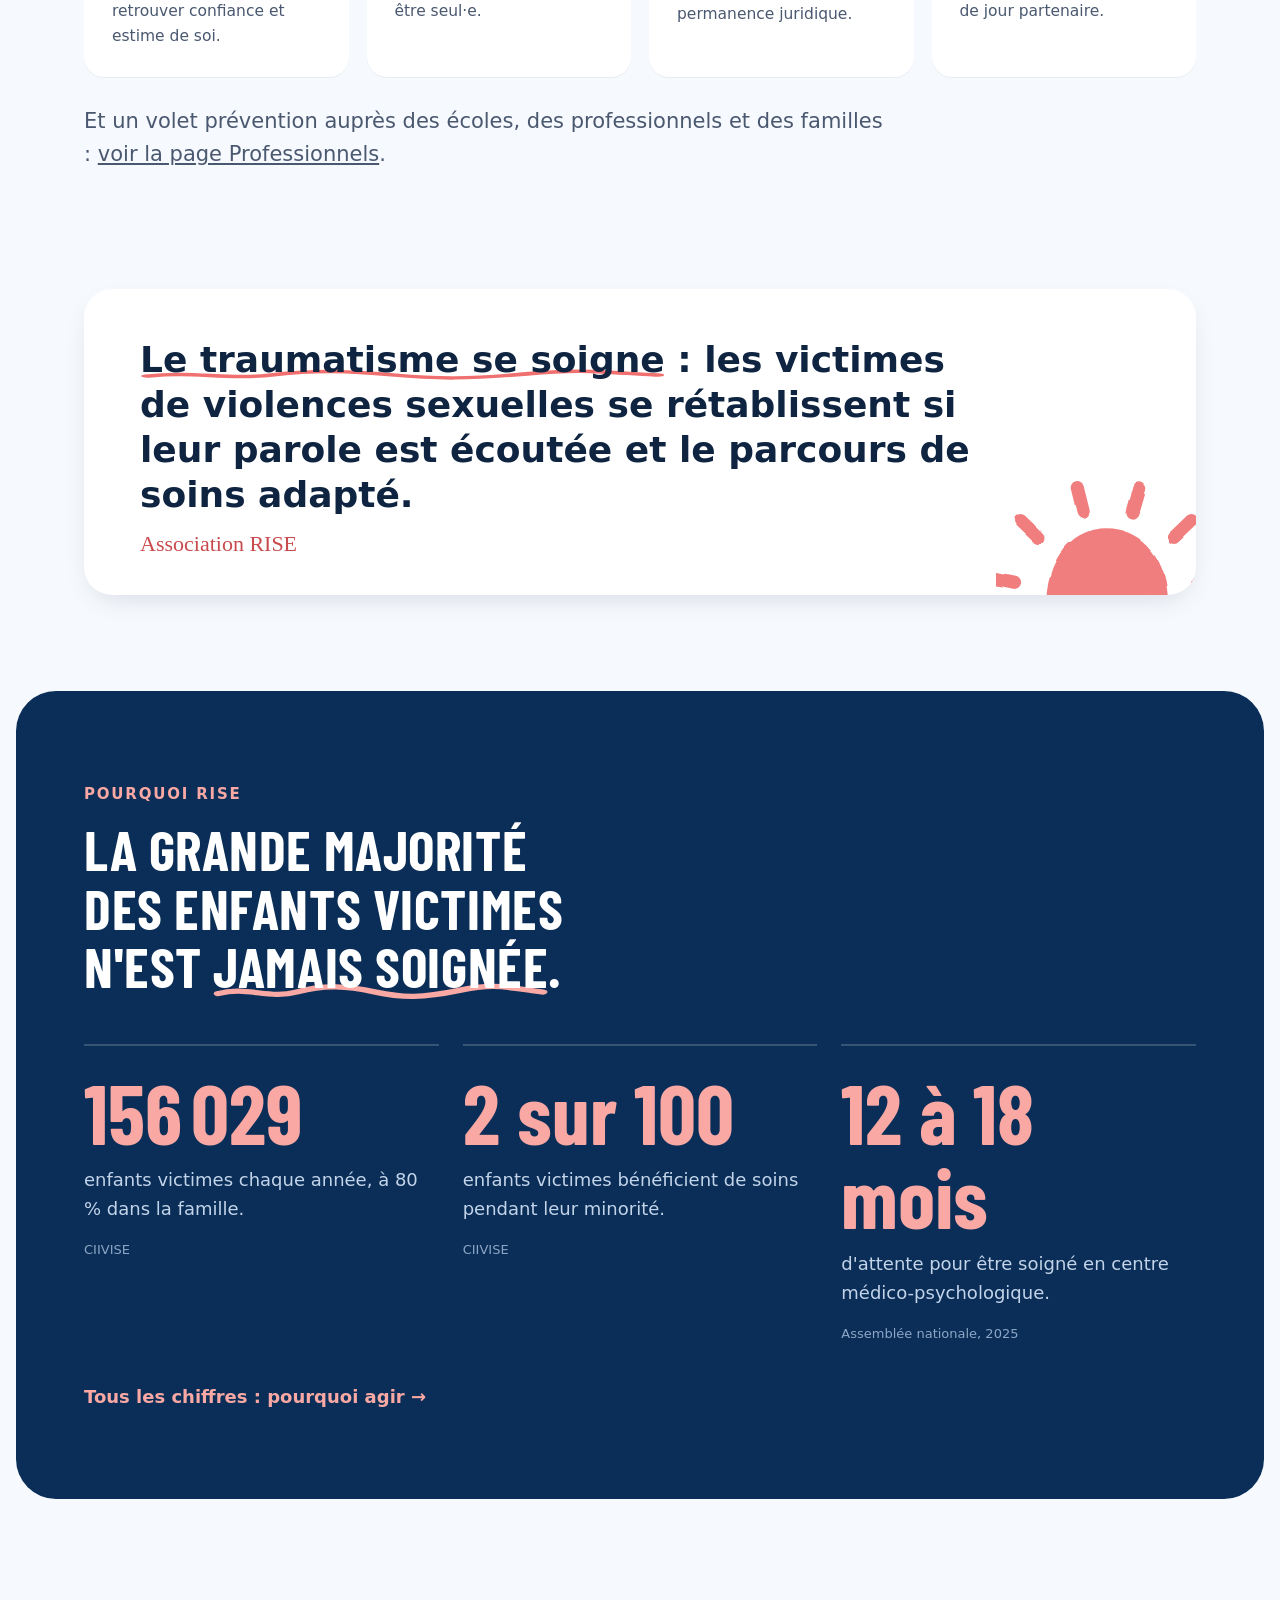
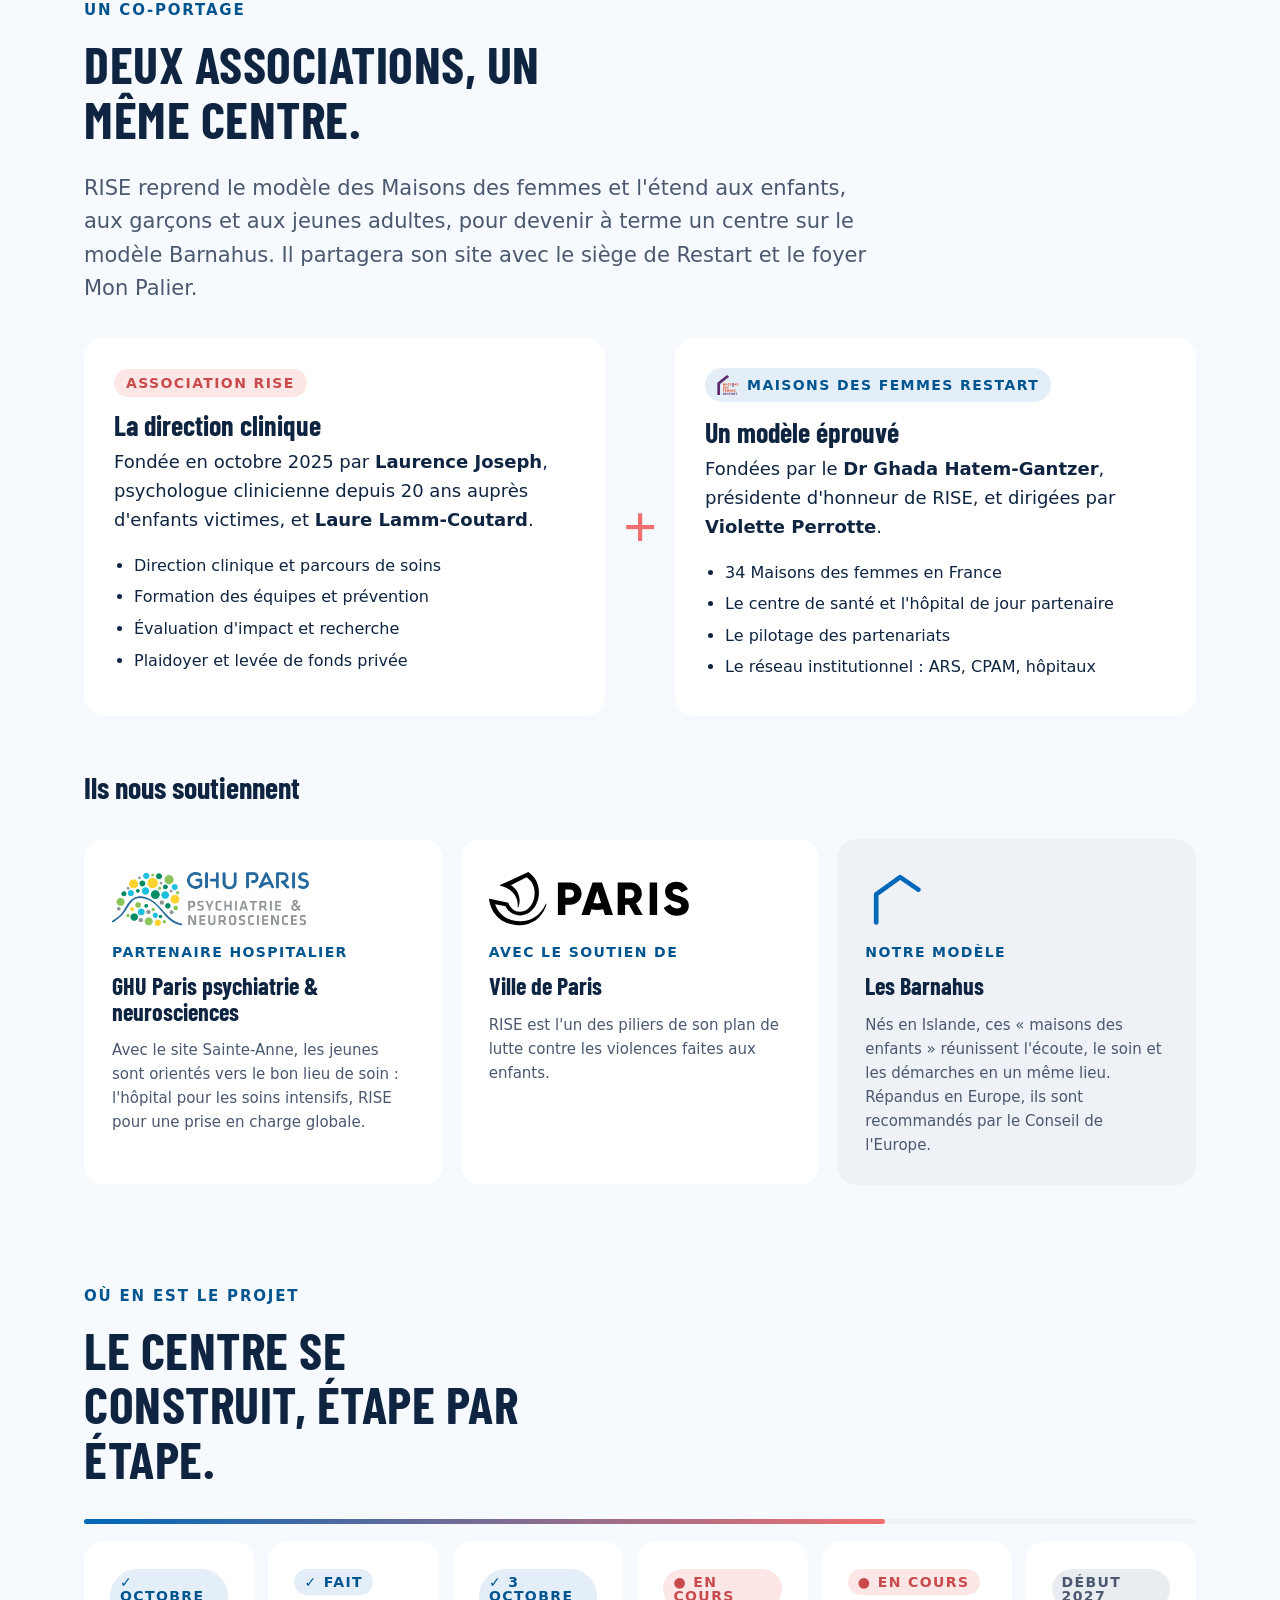
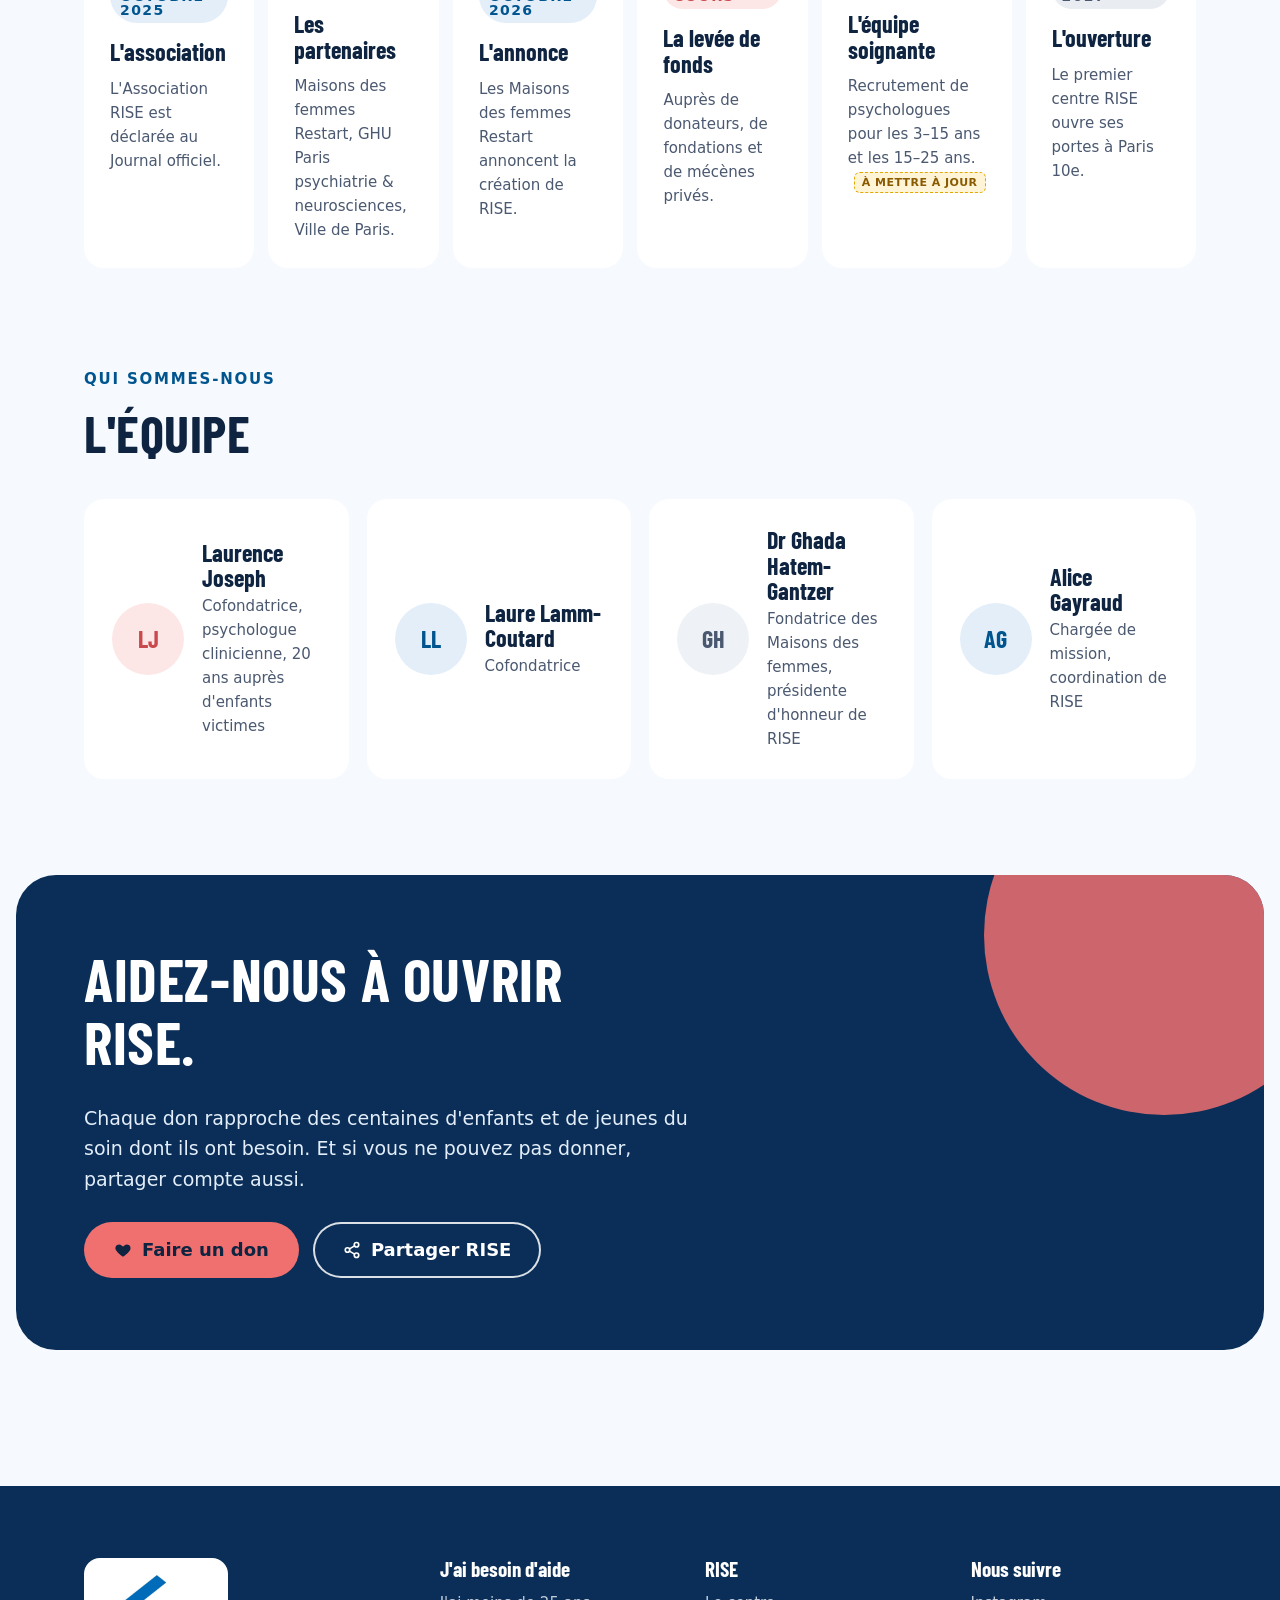
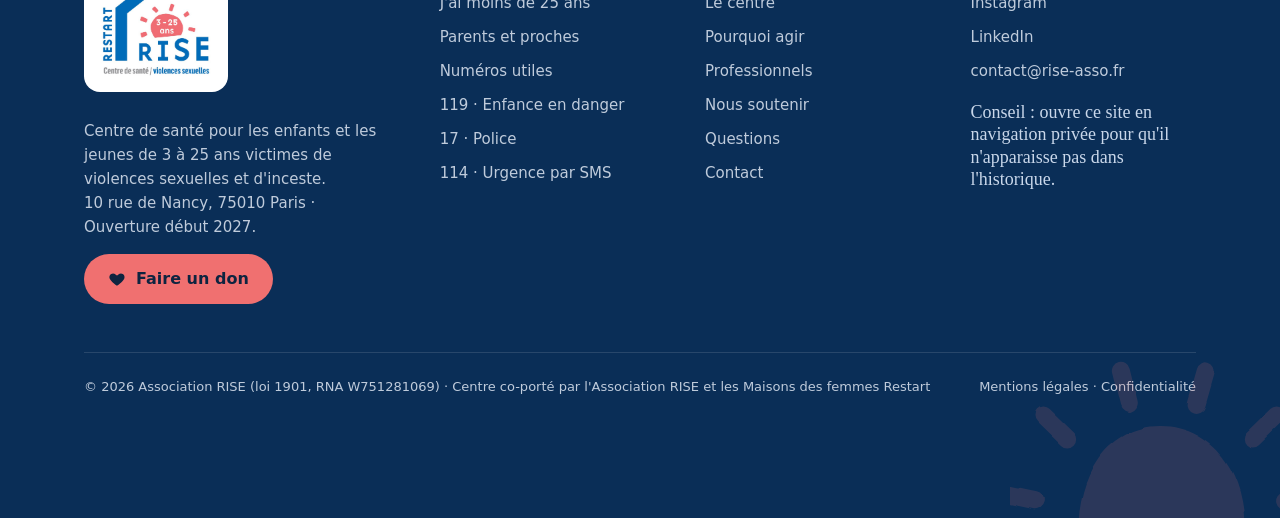
==== commit 4e5fb19d: "Add files via upload" ====
--- a/centre.html
+++ b/centre.html
@@ -9,7 +9,7 @@
 <link rel="preconnect" href="https://fonts.googleapis.com">
 <link rel="preconnect" href="https://fonts.gstatic.com" crossorigin>
 <link href="https://fonts.googleapis.com/css2?family=Barlow+Condensed:wght@500;600;700&family=Barlow:wght@400;500;600&family=Patrick+Hand&display=swap" rel="stylesheet">
-<link rel="stylesheet" href="assets/style.css?v=64814ea5">
+<link rel="stylesheet" href="style.css?v=64814ea5">
 </head>
 <body>
 <div class="progress" aria-hidden="true"></div>
@@ -40,7 +40,7 @@
 <header id="top">
   <div class="wrap bar">
     <a class="brand" href="index.html" aria-label="RISE, accueil">
-      <img class="brand-logo" src="assets/logo-rise-restart-sans-mention.png" alt="RISE Restart, 3-25 ans" width="692" height="560">
+      <img class="brand-logo" src="logo-rise-restart-sans-mention.png" alt="RISE Restart, 3-25 ans" width="692" height="560">
       <span class="brand-tag"><span class="g">Centre de santé /</span><span class="b">violences sexuelles</span></span>
     </a>
     <nav id="nav" aria-label="Navigation principale">
@@ -150,7 +150,7 @@
         </div>
         <div class="cp-plus" aria-hidden="true">+</div>
         <div class="cp reveal">
-          <span class="cp-tag cp-tag-r"><img src="assets/logo-restart.svg" alt="" width="22" height="20"> Maisons des femmes Restart</span>
+          <span class="cp-tag cp-tag-r"><img src="logo-restart.svg" alt="" width="22" height="20"> Maisons des femmes Restart</span>
           <h3>Un modèle éprouvé</h3>
           <p>Fondées par le <strong>Dr Ghada Hatem-Gantzer</strong>, présidente d'honneur de RISE, et dirigées par <strong>Violette Perrotte</strong>.</p>
           <ul><li>34 Maisons des femmes en France</li><li>Le centre de santé et l'hôpital de jour partenaire</li><li>Le pilotage des partenariats</li><li>Le réseau institutionnel : ARS, CPAM, hôpitaux</li></ul>
@@ -159,8 +159,8 @@
 
       <h3 class="sub-title">Ils nous soutiennent</h3>
       <div class="partners">
-        <div class="partner reveal"><div class="plogo"><img src="assets/logo-ghu-paris.png" alt="GHU Paris psychiatrie &amp; neurosciences"></div><small>Partenaire hospitalier</small><h3>GHU Paris psychiatrie &amp; neurosciences</h3><p>Avec le site Sainte-Anne, les jeunes sont orientés vers le bon lieu de soin : l'hôpital pour les soins intensifs, RISE pour une prise en charge globale.</p></div>
-        <div class="partner reveal"><div class="plogo"><img src="assets/logo-ville-de-paris.svg" alt="Ville de Paris"></div><small>Avec le soutien de</small><h3>Ville de Paris</h3><p>RISE est l'un des piliers de son plan de lutte contre les violences faites aux enfants.</p></div>
+        <div class="partner reveal"><div class="plogo"><img src="logo-ghu-paris.png" alt="GHU Paris psychiatrie &amp; neurosciences"></div><small>Partenaire hospitalier</small><h3>GHU Paris psychiatrie &amp; neurosciences</h3><p>Avec le site Sainte-Anne, les jeunes sont orientés vers le bon lieu de soin : l'hôpital pour les soins intensifs, RISE pour une prise en charge globale.</p></div>
+        <div class="partner reveal"><div class="plogo"><img src="logo-ville-de-paris.svg" alt="Ville de Paris"></div><small>Avec le soutien de</small><h3>Ville de Paris</h3><p>RISE est l'un des piliers de son plan de lutte contre les violences faites aux enfants.</p></div>
         <div class="partner reveal" style="background:var(--grey-soft)"><div class="plogo"><svg width="64" height="52" aria-hidden="true"><use href="#d-house"/></svg></div><small>Notre modèle</small><h3>Les Barnahus</h3><p>Nés en Islande, ces « maisons des enfants » réunissent l'écoute, le soin et les démarches en un même lieu. Répandus en Europe, ils sont recommandés par le Conseil de l'Europe.</p></div>
       </div>
     </div>
@@ -213,7 +213,7 @@
   <div class="wrap">
     <div class="foot">
       <div>
-        <span class="foot-logo"><img src="assets/logo-rise-restart.png" alt="RISE, centre de santé Restart pour les 3-25 ans victimes de violences sexuelles" width="694" height="658"></span>
+        <span class="foot-logo"><img src="logo-rise-restart.png" alt="RISE, centre de santé Restart pour les 3-25 ans victimes de violences sexuelles" width="694" height="658"></span>
         <p style="max-width:32ch;font-size:15px">Centre de santé pour les enfants et les jeunes de 3 à 25 ans victimes de violences sexuelles et d'inceste.<br>10 rue de Nancy, 75010 Paris · Ouverture début 2027.</p>
         <a class="btn btn-accent" href="https://don.lamaisondesfemmes.fr/b/mon-don" target="_blank" rel="noopener"><svg width="18" height="18" viewBox="0 0 24 24" fill="currentColor" aria-hidden="true"><path d="M12 21s-7.5-4.6-9.6-9.3C.9 8.4 3 4.5 6.7 4.5c2.1 0 3.6 1.1 4.3 2.5h2c.7-1.4 2.2-2.5 4.3-2.5 3.7 0 5.8 3.9 4.3 7.2C19.5 16.4 12 21 12 21z"/></svg> Faire un don</a>
       </div>
@@ -252,6 +252,6 @@
   </button>
 </div>
 
-<script src="assets/site.js?v=0e5b252c"></script>
+<script src="site.js?v=0e5b252c"></script>
 </body>
 </html>
--- a/style.css
+++ b/style.css
@@ -0,0 +1,808 @@
+:root{
+    --bg:#F6F9FD;
+    --bg-2:#EAF1F9;
+    --ink:#0E2440;
+    --ink-soft:#4A5870;
+    --blue:#0068B8;          /* bleu du logo */
+    --blue-deep:#00558F;     /* bleu lisible pour les textes */
+    --navy:#0A2E57;
+    --blue-soft:#E3EEF9;
+    --coral:#F07070;         /* corail du soleil du logo */
+    --coral-deep:#C94A4D;
+    --coral-light:#F9A8A4;
+    --coral-soft:#FDE7E6;
+    --grey:#909090;          /* gris de « Centre de santé » */
+    --grey-soft:#EEF2F6;
+    --radius:20px;
+    --shadow:0 10px 30px -12px rgba(14,36,64,.18);
+    --max:1160px;
+    --fd:"Barlow Condensed","Roboto Condensed","Arial Narrow",system-ui,sans-serif;
+    --fb:Barlow,system-ui,-apple-system,"Segoe UI",sans-serif;
+  }
+  *{box-sizing:border-box}
+  html{scroll-behavior:smooth;scroll-padding-top:90px}
+  body{margin:0;background:var(--bg);color:var(--ink);font:400 18px/1.6 var(--fb);-webkit-font-smoothing:antialiased}
+  h1,h2,h3,h4{font-family:var(--fd);font-weight:700;line-height:1.05;margin:0 0 .5em;letter-spacing:0}
+  p{margin:0 0 1em}
+  a{color:inherit}
+  img,svg{display:block}
+  .wrap{max-width:var(--max);margin:0 auto;padding:0 24px}
+  section{padding:96px 0}
+  .eyebrow{display:inline-flex;align-items:center;gap:8px;font:600 13px/1 var(--fb);letter-spacing:.08em;text-transform:uppercase;color:var(--blue-deep);margin-bottom:18px}
+  .lead{font-size:21px;color:var(--ink-soft);max-width:60ch}
+  .todo{display:inline-block;font:600 11px/1 var(--fb);letter-spacing:.04em;text-transform:uppercase;color:#8A5A00;background:#FFF4D6;border:1.5px dashed #E0A800;border-radius:6px;padding:4px 7px;vertical-align:middle;margin-left:6px;white-space:nowrap}
+
+  /* Boutons */
+  .btn{display:inline-flex;align-items:center;gap:10px;font:600 16px/1 var(--fb);text-decoration:none;border:0;cursor:pointer;border-radius:999px;padding:16px 24px;transition:transform .15s ease, box-shadow .15s ease, background .15s}
+  .btn:hover{transform:translateY(-2px)}
+  .btn-primary{background:var(--blue-deep);color:#fff;box-shadow:0 8px 20px -8px rgba(0,104,184,.6)}
+  .btn-primary:hover{background:#00508C}
+  .btn-ghost{background:transparent;color:var(--ink);box-shadow:inset 0 0 0 2px var(--ink)}
+  .btn-accent{background:var(--coral);color:var(--ink)}
+  .btn-accent:hover{background:#EC5E5F}
+  .btn-white{background:#fff;color:var(--ink)}
+
+  /* En-tête */
+  header{position:sticky;top:0;z-index:50;background:var(--bg);border-bottom:1px solid transparent;transition:border-color .2s}
+  header.scrolled{border-color:rgba(14,36,64,.08)}
+  .bar{display:flex;align-items:center;justify-content:space-between;height:100px;gap:24px}
+  .foot-logo{display:inline-block;background:#fff;border-radius:16px;padding:12px 14px;margin-bottom:18px}
+  .foot-logo img{height:96px;width:auto}
+  .bar .btn{padding:12px 18px;font-size:15px}
+  .bar-ctas{display:flex;gap:8px;align-items:center}
+  .btn-line{background:#fff;color:var(--ink);box-shadow:inset 0 0 0 1.5px rgba(14,36,64,.18)}
+  .btn-line:hover{box-shadow:inset 0 0 0 1.5px var(--ink)}
+
+  /* Hero */
+  .hero{padding:72px 0 96px;position:relative;overflow:hidden}
+  .hero-grid{display:grid;grid-template-columns:1.1fr .9fr;gap:56px;align-items:center}
+  .hero h1{font-size:clamp(52px,7.4vw,96px);font-weight:700;margin-bottom:24px}
+  .hero h1 .hl{color:var(--blue-deep);position:relative;white-space:nowrap}
+  .hero h1 .hl::after{content:"";position:absolute;left:-2%;right:-2%;bottom:.06em;height:.28em;background:var(--coral-light);z-index:-1;border-radius:6px;transform:skewX(-8deg)}
+  .status{display:inline-flex;align-items:center;gap:10px;background:#fff;border-radius:999px;padding:8px 16px 8px 10px;font:500 14px/1 var(--fb);box-shadow:var(--shadow);margin-bottom:28px}
+  .dot{width:10px;height:10px;border-radius:50%;background:var(--blue);box-shadow:0 0 0 0 rgba(0,104,184,.6);animation:pulse 2s infinite}
+  @keyframes pulse{70%{box-shadow:0 0 0 10px rgba(0,104,184,0)}100%{box-shadow:0 0 0 0 rgba(0,104,184,0)}}
+  .hero-ctas{display:flex;flex-wrap:wrap;gap:14px;margin-top:32px}
+  .hero-art{position:relative;aspect-ratio:1/1.02}
+  .hero-art .card-big{position:absolute;inset:6% 4% 0 8%;background:var(--blue-soft);border-radius:36px}
+  .hero-art .roof{position:absolute;inset:0 0 18% 0;width:100%;height:auto}
+  .hero-art .sun{position:absolute;left:30%;top:38%;width:44%;aspect-ratio:1;border-radius:50%;background:var(--coral);display:grid;place-items:center;text-align:center;color:var(--ink);padding:8%;box-shadow:0 20px 40px -18px rgba(201,74,77,.7)}
+  .hero-art .rays{position:absolute;left:22%;top:30%;width:60%;height:auto;overflow:visible}
+  .hero-art .sun strong{font:700 clamp(56px,6.4vw,86px)/1 var(--fd);display:block;margin:2px 0 4px}
+  .hero-art .sun span{font:600 16px/1.25 var(--fb);display:block}
+  .chip{position:absolute;background:#fff;border-radius:999px;padding:10px 16px;font:600 14px/1 var(--fb);box-shadow:var(--shadow);display:flex;align-items:center;gap:8px}
+  .chip i{width:9px;height:9px;border-radius:50%;display:block}
+  .c1{left:0;top:22%}.c2{right:0;top:30%}.c3{left:4%;bottom:14%}.c4{right:6%;bottom:6%}
+
+  /* Orientation */
+  .orient{background:#fff;border-radius:32px;padding:44px;box-shadow:var(--shadow);margin-top:-40px;position:relative;z-index:2}
+  .orient-head{display:flex;justify-content:space-between;align-items:end;gap:24px;flex-wrap:wrap;margin-bottom:28px}
+  .orient h2{font-size:40px;margin:0}
+  .orient-head p{margin:0;color:var(--ink-soft)}
+  .choices{display:grid;grid-template-columns:repeat(4,1fr);gap:16px}
+  .choice{all:unset;box-sizing:border-box;cursor:pointer;border-radius:20px;padding:24px;display:flex;flex-direction:column;gap:10px;min-height:190px;transition:transform .15s, box-shadow .15s;position:relative}
+  .choice:hover,.choice:focus-visible{transform:translateY(-4px);box-shadow:var(--shadow)}
+  .choice:focus-visible{outline:3px solid var(--blue-deep);outline-offset:3px}
+  .choice .ico{width:46px;height:46px;border-radius:14px;background:rgba(255,255,255,.75);display:grid;place-items:center}
+  .choice strong{font:700 25px/1.1 var(--fd)}
+  .choice span{font-size:15px;color:var(--ink-soft);line-height:1.4}
+  .choice .arrow{margin-top:auto;font:600 14px/1 var(--fb);color:var(--ink)}
+  .ch-young{background:var(--blue-soft)}
+  .ch-parent{background:var(--coral-soft)}
+  .ch-pro{background:var(--grey-soft)}
+  .ch-give{background:#FCD6D4}
+
+  /* Chiffres */
+  .numbers{background:var(--navy);color:#E6EEF8;border-radius:40px;margin:0 16px;padding:88px 0}
+  .numbers .eyebrow{color:var(--coral-light)}
+  .numbers h2{font-size:clamp(36px,4.6vw,56px);max-width:20ch;color:#fff}
+  .num-grid{display:grid;grid-template-columns:repeat(3,1fr);gap:24px;margin-top:48px}
+  .num{border-top:2px solid rgba(255,255,255,.18);padding-top:24px}
+  .num b{display:block;font:700 clamp(56px,7vw,84px)/1 var(--fd);color:var(--coral-light);margin-bottom:12px}
+  .num p{color:#C3D4EA;margin:0 0 10px}
+  .num small{font-size:13px;color:#8DA6C6}
+  .impact-title{font-size:clamp(24px,2.6vw,32px);color:#fff;margin:64px 0 24px}
+  .impact{display:grid;grid-template-columns:repeat(4,1fr);gap:14px}
+  .impact div{background:rgba(255,255,255,.07);border-radius:20px;padding:22px}
+  .impact b{display:block;font:700 46px/1 var(--fd);color:var(--coral-light);margin-bottom:10px}
+  .impact p{margin:0;font-size:15px;color:#C3D4EA;line-height:1.45}
+  .impact-src{display:block;margin-top:14px;font-size:13px;color:#8DA6C6}
+  .public{margin:40px 0 0;padding:24px 28px;border-left:4px solid var(--coral-light);background:rgba(249,168,164,.10);border-radius:0 16px 16px 0;font-size:19px;color:#E6EEF8;max-width:62ch}
+  .public strong{color:var(--coral-light)}
+
+  /* Le centre */
+  .pillars{display:grid;grid-template-columns:repeat(3,1fr);gap:18px;margin-top:48px}
+  .pillar{background:#fff;border-radius:var(--radius);padding:28px;box-shadow:0 1px 0 rgba(14,36,64,.06)}
+  .pillar .ico{width:54px;height:54px;border-radius:16px;display:grid;place-items:center;margin-bottom:20px}
+  .pillar h3{font-size:26px}
+  .pillar p{font-size:15.5px;color:var(--ink-soft);margin:0}
+
+  .models{display:grid;grid-template-columns:repeat(3,1fr);gap:18px;margin-top:18px}
+  .model{border-radius:var(--radius);padding:32px;display:flex;gap:20px;align-items:flex-start}
+  .model h3{font-size:26px;margin-bottom:8px}
+  .model p{margin:0;font-size:15.5px;color:var(--ink-soft)}
+  .model .tag{font:600 12px/1 var(--fb);text-transform:uppercase;letter-spacing:.08em;color:var(--blue-deep);margin-bottom:10px;display:block}
+
+  /* Citation */
+  .quote{background:var(--coral-soft);border-radius:40px;margin:0 16px;padding:80px 0;position:relative;overflow:hidden}
+  .quote blockquote{margin:0;font:700 clamp(36px,5.2vw,64px)/1.05 var(--fd);color:var(--ink);max-width:22ch}
+  .quote cite{display:block;margin-top:22px;font:500 16px/1.4 var(--fb);font-style:normal;color:#7A2E30}
+  .quote p.why{max-width:52ch;margin-top:28px;color:#5A2A2C}
+  .quote svg.deco{position:absolute;right:-40px;bottom:-30px;width:420px;opacity:.14}
+
+  /* Aide */
+  .help-grid{display:grid;grid-template-columns:1fr 1.15fr;gap:48px;align-items:start}
+  .panel{background:#fff;border-radius:var(--radius);padding:32px;box-shadow:0 1px 0 rgba(14,36,64,.06)}
+  .panel h3{font-size:26px}
+  .panel ul{padding-left:20px;margin:0 0 1em}
+  .panel li{margin-bottom:8px}
+  .phones{display:grid;gap:12px}
+  .phone{display:flex;align-items:center;gap:18px;background:#fff;border-radius:18px;padding:18px 22px;text-decoration:none;box-shadow:0 1px 0 rgba(14,36,64,.06);transition:transform .15s}
+  .phone:hover{transform:translateX(4px)}
+  .phone b{font:700 36px/1 var(--fd);min-width:78px;color:var(--blue-deep)}
+  .phone span{font-size:15px;color:var(--ink-soft);line-height:1.4}
+  .phone span strong{display:block;color:var(--ink);font-size:16px}
+  .note{background:var(--blue-soft);border-radius:18px;padding:18px 22px;font-size:15px;margin-top:12px}
+
+  /* Pros */
+  .pros{background:var(--bg-2)}
+  .pros-grid{display:grid;grid-template-columns:1.2fr 1fr;gap:48px;align-items:center}
+  .pros-list{display:grid;gap:12px}
+  .pros-list div{background:#fff;border-radius:18px;padding:20px 22px;display:flex;gap:14px;align-items:center;font-weight:500}
+  .pros-list i{width:12px;height:12px;border-radius:4px;flex:none}
+
+  /* Projet / timeline */
+  .timeline{list-style:none;margin:40px 0 0;padding:0;display:grid;grid-template-columns:repeat(5,1fr);gap:14px;counter-reset:step}
+  .timeline li{background:#fff;border-radius:var(--radius);padding:26px;position:relative}
+  .timeline .state{display:inline-flex;align-items:center;gap:6px;font:600 12px/1 var(--fb);text-transform:uppercase;letter-spacing:.06em;padding:6px 10px;border-radius:999px;margin-bottom:16px}
+  .done{background:var(--blue-soft);color:var(--blue-deep)}
+  .now{background:var(--coral-soft);color:var(--coral-deep)}
+  .next{background:#E9EDF2;color:var(--ink-soft)}
+  .timeline h3{font-size:24px}
+  .timeline p{font-size:15px;color:var(--ink-soft);margin:0}
+
+  /* Soutenir */
+  .give{background:var(--blue);color:#fff;border-radius:40px;margin:0 16px}
+  .give .eyebrow{color:#fff;opacity:.9}
+  .give h2{font-size:clamp(38px,5.2vw,64px);color:#fff;max-width:18ch}
+  .give .lead{color:#E3EEFA}
+  .give-grid{display:grid;grid-template-columns:repeat(3,1fr);gap:18px}
+  .give-card{background:#fff;color:var(--ink);border-radius:var(--radius);padding:30px;display:flex;flex-direction:column}
+  .give-card h3{font-size:28px}
+  .give-card p{color:var(--ink-soft);font-size:15.5px}
+  .give-card .btn{margin-top:auto;align-self:flex-start}
+
+  /* Équipe */
+  .team{display:grid;grid-template-columns:repeat(3,1fr);gap:18px;margin-top:40px}
+  .person{background:#fff;border-radius:var(--radius);padding:28px;display:flex;gap:18px;align-items:center}
+  .avatar{width:72px;height:72px;border-radius:50%;display:grid;place-items:center;font:700 24px/1 var(--fd);flex:none}
+  .person h3{font-size:24px;margin:0 0 4px}
+  .person p{margin:0;font-size:15px;color:var(--ink-soft)}
+
+  /* FAQ */
+  .faq{max-width:820px}
+  details{background:#fff;border-radius:18px;margin-bottom:12px;padding:0 24px;transition:background .2s}
+  summary{cursor:pointer;list-style:none;padding:22px 0;font:600 22px/1.25 var(--fd);display:flex;justify-content:space-between;gap:16px;align-items:center}
+  summary::-webkit-details-marker{display:none}
+  summary::after{content:"+";font:500 28px/1 var(--fb);color:var(--blue-deep);transition:transform .2s}
+  details[open] summary::after{transform:rotate(45deg)}
+  details p{color:var(--ink-soft);margin:0 0 22px}
+
+  /* Pied de page */
+  footer{background:var(--navy);color:#BFCBDB;padding:72px 0 120px;margin-top:40px}
+  .foot{display:grid;grid-template-columns:1.4fr 1fr 1fr 1fr;gap:40px}
+  footer h4{color:#fff;font-size:21px}
+  footer ul{list-style:none;padding:0;margin:0;display:grid;gap:10px;font-size:15px}
+  footer a{text-decoration:none}
+  footer a:hover{color:#fff;text-decoration:underline}
+  .foot-bottom{border-top:1px solid rgba(255,255,255,.12);margin-top:48px;padding-top:24px;font-size:13px;display:flex;justify-content:space-between;flex-wrap:wrap;gap:12px}
+
+  /* Boutons flottants (sécurité) */
+  .safety{position:fixed;right:18px;bottom:18px;z-index:60;display:flex;flex-direction:column;gap:10px;align-items:flex-end}
+  .safety button{all:unset;cursor:pointer;font:600 14px/1 var(--fb);padding:13px 18px;border-radius:999px;box-shadow:0 8px 24px -8px rgba(0,0,0,.35);display:flex;align-items:center;gap:8px}
+  .safety button:focus-visible{outline:3px solid var(--ink);outline-offset:2px}
+  .safety .sos{background:var(--navy);color:#fff;box-shadow:0 0 0 2px #fff,0 8px 24px -8px rgba(0,0,0,.35)}
+  .safety .exit{background:var(--coral);color:var(--ink)}
+  .sos-panel{position:fixed;right:18px;bottom:128px;z-index:61;width:min(360px,calc(100vw - 36px));background:#fff;border-radius:24px;box-shadow:0 24px 60px -20px rgba(0,0,0,.4);padding:24px;display:none}
+  .sos-panel.open{display:block;animation:pop .18s ease}
+  @keyframes pop{from{opacity:0;transform:translateY(8px)}to{opacity:1;transform:none}}
+  .sos-panel h4{font-size:24px;margin-bottom:12px}
+  .sos-panel .phone{padding:12px 14px;box-shadow:none;background:var(--bg)}
+  .sos-panel .phone b{font-size:24px;min-width:58px}
+
+
+  .reveal{opacity:0;transform:translateY(18px);transition:opacity .6s ease, transform .6s ease}
+  .reveal.in{opacity:1;transform:none}
+  @media (prefers-reduced-motion:reduce){*{animation:none!important;transition:none!important;scroll-behavior:auto!important}.reveal{opacity:1;transform:none}}
+
+  /* Responsive */
+  @media (max-width:1020px){
+    .hero-grid,.help-grid,.pros-grid{grid-template-columns:1fr}
+    .hero-art{max-width:520px;width:100%;margin:0 auto}
+    .choices,.pillars,.timeline{grid-template-columns:1fr 1fr}
+    .num-grid,.give-grid,.team{grid-template-columns:1fr}
+    .models{grid-template-columns:1fr}
+    .impact{grid-template-columns:1fr 1fr}
+    .foot{grid-template-columns:1fr 1fr}
+  }
+  @media (max-width:620px){
+    body{font-size:17px}
+    .wrap{padding:0 16px}
+    section{padding:64px 0}
+    .bar{height:76px}
+    .bar-ctas .btn{display:none}
+    .hero{padding:40px 0 72px}
+    .orient{padding:26px 20px;border-radius:26px}
+    .orient h2{font-size:32px}
+    .choices,.pillars,.timeline{grid-template-columns:1fr}
+    .impact{grid-template-columns:1fr 1fr;gap:10px}
+    .impact div{padding:16px}
+    .impact b{font-size:30px}
+    .impact p{font-size:13.5px}
+    .public{font-size:17px;padding:18px 20px}
+    .choice{min-height:0}
+    .numbers,.quote,.give{margin:0 8px;border-radius:28px}
+    .lead{font-size:19px}
+    .foot{grid-template-columns:1fr}
+    .quote svg.deco{width:260px;right:-60px;bottom:-40px;opacity:.5}
+    .model{flex-direction:column}
+    .safety button{padding:11px 14px;font-size:13px}
+  }
+
+/* ===== Pages intérieures (V3) ===== */
+a.choice{color:inherit;text-decoration:none}
+.page-hero{padding:64px 0 48px}
+.page-hero h1{font-size:clamp(46px,6.4vw,80px);font-weight:700;max-width:17ch;margin-bottom:20px}
+.page-hero .lead{max-width:62ch}
+.facts{display:flex;flex-wrap:wrap;gap:10px;margin-top:28px}
+.facts span{display:inline-flex;align-items:center;gap:8px;background:#fff;border-radius:999px;padding:10px 16px;font-weight:600;font-size:15px;box-shadow:var(--shadow)}
+.facts i{width:9px;height:9px;border-radius:50%;background:var(--blue);display:block}
+.section-title{font-size:clamp(34px,4.4vw,52px);max-width:20ch}
+.two-col{display:grid;grid-template-columns:1.1fr .9fr;gap:48px;align-items:start}
+.card{background:#fff;border-radius:var(--radius);padding:32px}
+.card h3{font-size:28px}
+.card ul,.card ol{padding-left:20px;margin:0 0 1em}
+.card li{margin-bottom:10px}
+.card p:last-child{margin-bottom:0}
+.steps{list-style:none;padding:0;margin:0;display:grid;gap:12px;counter-reset:s}
+.steps li{background:#fff;border-radius:18px;padding:18px 22px 18px 64px;position:relative;counter-increment:s}
+.steps li::before{content:counter(s);position:absolute;left:18px;top:16px;width:32px;height:32px;border-radius:50%;background:var(--coral);color:var(--ink);font:700 19px/32px var(--fd);text-align:center}
+.alert{background:var(--coral-soft);border-radius:18px;padding:20px 24px;font-size:16px}
+.alert a{font-weight:600}
+.partners{display:grid;grid-template-columns:repeat(3,1fr);gap:18px;margin-top:36px}
+.partner{background:#fff;border-radius:var(--radius);padding:28px;display:flex;flex-direction:column;gap:14px}
+.partner .plogo{height:64px;display:flex;align-items:center}
+.partner .plogo img{height:54px;max-width:210px;width:auto;object-fit:contain;object-position:left center}
+.partner small{font:600 12px/1 var(--fb);letter-spacing:.08em;text-transform:uppercase;color:var(--blue-deep)}
+.partner h3{font-size:24px;margin:0}
+.partner p{margin:0;font-size:15px;color:var(--ink-soft)}
+.press{display:grid;grid-template-columns:repeat(2,1fr);gap:18px;margin-top:36px}
+.press a{display:block;background:#fff;border-radius:var(--radius);padding:28px;text-decoration:none;transition:transform .15s, box-shadow .15s}
+.press a:hover{transform:translateY(-3px);box-shadow:var(--shadow)}
+.press .src{font:600 13px/1 var(--fb);text-transform:uppercase;letter-spacing:.06em;color:var(--blue-deep)}
+.press h3{font-size:25px;margin:12px 0 10px}
+.press p{margin:0;color:var(--ink-soft);font-size:14px}
+.cta-band{background:var(--blue);color:#fff;border-radius:40px;margin:0 16px;padding:72px 0}
+.cta-band h2{color:#fff;font-size:clamp(38px,5vw,60px);max-width:18ch}
+.cta-band p{color:#E3EEFA;font-size:19px;max-width:52ch}
+.cta-band .hero-ctas{margin-top:28px}
+.give-hero{background:var(--blue);color:#fff;border-radius:40px;margin:16px 16px 0;padding:80px 0}
+.give-hero .eyebrow{color:#fff;opacity:.9}
+.give-hero h1{color:#fff}
+.give-hero .lead{color:#E3EEFA}
+.give-wrap{margin-top:-56px;position:relative}
+.give-card small{display:block;margin-top:12px;color:var(--ink-soft);font-size:13px;line-height:1.4}
+.contact-main{display:flex;flex-wrap:wrap;gap:12px;align-items:center;margin-top:28px}
+.contact-mail{font:700 clamp(28px,3.6vw,40px)/1.2 var(--fd);color:var(--blue-deep);word-break:break-all}
+.contact-grid{display:grid;grid-template-columns:repeat(2,1fr);gap:18px}
+.contact-card{background:#fff;border-radius:var(--radius);padding:26px 28px;text-decoration:none;display:flex;flex-direction:column;gap:6px;transition:transform .15s, box-shadow .15s}
+.contact-card:hover{transform:translateY(-3px);box-shadow:var(--shadow)}
+.contact-card strong{font:700 25px/1.15 var(--fd)}
+.contact-card span{color:var(--ink-soft);font-size:15px}
+.contact-card em{font-style:normal;font-weight:600;font-size:14px;color:var(--blue-deep);margin-top:6px}
+.more{display:inline-block;margin-top:28px;font-weight:600;color:var(--coral-light);text-decoration:none}
+.more:hover{text-decoration:underline}
+.tight{padding-top:24px}
+@media (max-width:1020px){
+  .two-col,.partners,.press,.contact-grid{grid-template-columns:1fr}
+}
+@media (max-width:620px){
+  .page-hero{padding:40px 0 32px}
+  .card{padding:24px 20px}
+  .cta-band,.give-hero{margin-left:8px;margin-right:8px;border-radius:28px}
+  .give-hero{padding:56px 0 88px}
+}
+
+/* ===== Identité 2026 (logo Restart RISE) ===== */
+.bar{position:relative}
+.eyebrow{font:600 15px/1 var(--fd);letter-spacing:.12em}
+.partner small,.press .src,.model .tag,.timeline .state{font-family:var(--fd);font-size:14px;letter-spacing:.1em}
+
+/* ===== V5 : animations, conversion ===== */
+@view-transition{navigation:auto}
+::view-transition-old(root),::view-transition-new(root){animation-duration:.35s}
+.progress{position:fixed;top:0;left:0;height:3px;width:100%;background:linear-gradient(90deg,var(--blue),var(--coral));transform-origin:0 50%;transform:scaleX(0);z-index:90;pointer-events:none}
+header{transition:box-shadow .25s}
+header.scrolled{box-shadow:0 8px 28px -18px rgba(14,36,64,.45)}
+header.scrolled .bar{height:78px}
+.btn-lg{padding:19px 30px;font-size:18px}
+.btn-accent{position:relative;overflow:hidden;isolation:isolate}
+.btn-accent::after{content:"";position:absolute;inset:0;z-index:-1;background:linear-gradient(110deg,transparent 30%,rgba(255,255,255,.6) 50%,transparent 70%);transform:translateX(-130%);animation:shine 5s ease-in-out infinite}
+@keyframes shine{0%,62%{transform:translateX(-130%)}82%,100%{transform:translateX(130%)}}
+.btn-accent svg{animation:beat 1.8s ease-in-out infinite}
+@keyframes beat{0%,55%,100%{transform:scale(1)}18%{transform:scale(1.25)}36%{transform:scale(.94)}}
+.btn-accent:hover{background:#EC5E5F;box-shadow:0 12px 26px -10px rgba(201,74,77,.75)}
+.btn-ghost-w{background:transparent;color:#fff;box-shadow:inset 0 0 0 2px rgba(255,255,255,.85)}
+.btn-ghost-w:hover{background:rgba(255,255,255,.12)}
+button.btn{font-family:var(--fb)}
+
+/* Hero animé */
+.hero{isolation:isolate}
+.hero::before,.hero::after{content:"";position:absolute;border-radius:50%;filter:blur(70px);z-index:-1;opacity:.6;pointer-events:none}
+.hero::before{width:520px;height:520px;background:#CFE2F6;top:-200px;left:-160px;animation:drift 18s ease-in-out infinite alternate}
+.hero::after{width:420px;height:420px;background:#FBD3D1;bottom:-160px;right:6%;animation:drift 22s ease-in-out infinite alternate-reverse}
+@keyframes drift{to{transform:translate(90px,70px) scale(1.15)}}
+.hero h1 .line{display:block;overflow:hidden;padding:0 .05em .08em 0}
+.hero h1 .line>span{display:inline-block;transform:translateY(110%);animation:lineUp 1s cubic-bezier(.2,.75,.2,1) .1s forwards}
+.hero h1 .line:nth-child(2)>span{animation-delay:.24s}
+@keyframes lineUp{to{transform:none}}
+.hero h1 .hl::after{transform:skewX(-8deg) scaleX(0);transform-origin:left;animation:hlIn .7s 1s cubic-bezier(.2,.75,.2,1) forwards}
+@keyframes hlIn{to{transform:skewX(-8deg) scaleX(1)}}
+.hero .status,.hero .lead,.hero .hero-ctas{opacity:0;animation:fadeUp .9s cubic-bezier(.2,.75,.2,1) forwards}
+.hero .status{animation-delay:0s}.hero .lead{animation-delay:.45s}.hero .hero-ctas{animation-delay:.6s}
+@keyframes fadeUp{from{opacity:0;transform:translateY(18px)}to{opacity:1;transform:none}}
+@keyframes fadeIn{from{opacity:0}to{opacity:1}}
+.hero-art .card-big{animation:fadeIn .9s .1s both}
+.hero-art .roof,.hero-art .sun,.hero-art .rays{translate:calc(var(--mx,0) * var(--depth,10px)) calc(var(--my,0) * var(--depth,10px));transition:translate .25s ease-out}
+.hero-art .roof{--depth:8px}.hero-art .sun{--depth:18px}.hero-art .rays{--depth:24px}
+.hero-art .roof path{stroke-dasharray:1;stroke-dashoffset:1;animation:draw 1.5s .3s cubic-bezier(.6,.1,.2,1) forwards}
+@keyframes draw{to{stroke-dashoffset:0}}
+.hero-art .sun{opacity:0;transform:translateY(45%) scale(.8);animation:sunrise 1.2s 1.1s cubic-bezier(.2,.75,.2,1) forwards}
+@keyframes sunrise{to{opacity:1;transform:none}}
+.hero-art .rays{transform-origin:50% 50%;animation:raysTurn 10s 2.6s ease-in-out infinite alternate}
+.hero-art .rays line{opacity:0;transform-box:fill-box;transform-origin:center;animation:ray .55s cubic-bezier(.3,1.6,.5,1) forwards;animation-delay:calc(1.7s + var(--i,0) * .09s)}
+@keyframes ray{from{opacity:0;transform:scale(.1)}to{opacity:1;transform:none}}
+@keyframes raysTurn{from{transform:rotate(-4deg)}to{transform:rotate(5deg)}}
+.hero-art .chip{opacity:0;animation:chipIn .6s cubic-bezier(.3,1.6,.5,1) forwards, floaty 5s ease-in-out infinite alternate}
+.hero-art .c1{animation-delay:2.1s,2.7s}.hero-art .c2{animation-delay:2.25s,3.4s}.hero-art .c3{animation-delay:2.4s,2.9s}.hero-art .c4{animation-delay:2.55s,3.7s}
+@keyframes chipIn{from{opacity:0;scale:.5}to{opacity:1;scale:1}}
+@keyframes floaty{from{translate:0 0}to{translate:0 -10px}}
+
+/* Pages intérieures : en-tête animé et motif toit + soleil */
+.page-hero{position:relative;overflow:hidden}
+.page-hero .wrap{position:relative;z-index:1}
+.page-hero .eyebrow,.page-hero h1,.page-hero .lead,.page-hero .facts,.page-hero .contact-mail,.page-hero .contact-main{animation:fadeUp .9s cubic-bezier(.2,.75,.2,1) both}
+.page-hero h1{animation-delay:.08s}.page-hero .lead{animation-delay:.2s}.page-hero .facts,.page-hero .contact-mail{animation-delay:.3s}.page-hero .contact-main{animation-delay:.4s}
+.page-hero .facts{max-width:640px}
+.page-hero::after{content:"";position:absolute;right:max(24px,calc((100vw - var(--max)) / 2));top:36px;width:min(30vw,360px);aspect-ratio:400/340;pointer-events:none;
+  background:url("data:image/svg+xml,%3Csvg xmlns='http://www.w3.org/2000/svg' viewBox='0 0 400 340'%3E%3Cpath d='M60 330V150L220 40L330 112' fill='none' stroke='%230068B8' stroke-width='26' stroke-linecap='round' stroke-linejoin='round'/%3E%3Ccircle cx='226' cy='226' r='70' fill='%23F07070'/%3E%3Cg stroke='%23F07070' stroke-width='12' stroke-linecap='round'%3E%3Cpath d='M136 214l-18-3M152 168l-14-12M196 138l-5-17M246 136l5-17M292 160l14-12M314 208l18-4'/%3E%3C/g%3E%3C/svg%3E") no-repeat center/contain;
+  animation:fadeIn 1s .25s both, floaty 6s 1.2s ease-in-out infinite alternate}
+@media (max-width:1240px){.page-hero::after{display:none}}
+
+/* Apparitions en cascade */
+.reveal{transition-delay:calc(var(--d,0) * 90ms)}
+
+/* Cartes plus vivantes */
+.choice .ico{transition:transform .35s cubic-bezier(.3,1.6,.5,1)}
+.choice:hover .ico{transform:rotate(-8deg) scale(1.14)}
+.choice .arrow{transition:transform .25s}
+.choice:hover .arrow{transform:translateX(6px)}
+.pillar,.partner,.give-card,.timeline li,.person,.acro-item{transition:transform .3s cubic-bezier(.2,.75,.2,1), box-shadow .3s}
+.pillar:hover,.partner:hover,.give-card:hover,.timeline li:hover,.acro-item:hover{transform:translateY(-6px);box-shadow:var(--shadow)}
+.reveal.in.pillar:hover,.reveal.in.partner:hover,.reveal.in.give-card:hover,.reveal.in.acro-item:hover{transform:translateY(-6px)}
+.pillar .ico{transition:transform .35s cubic-bezier(.3,1.6,.5,1)}
+.pillar:hover .ico{transform:scale(1.14) rotate(-6deg)}
+.give-main{outline:2px solid var(--coral);outline-offset:-2px}
+
+/* Chiffres : bouton de don */
+.num-ctas{display:flex;flex-wrap:wrap;align-items:center;gap:14px 28px;margin-top:36px}
+.num-ctas .more{margin-top:0}
+
+/* Frise : barre de progression */
+.timeline{position:relative;margin-top:56px}
+.timeline::before,.timeline::after{content:"";position:absolute;left:0;top:-22px;height:5px;border-radius:5px}
+.timeline::before{right:0;background:var(--grey-soft)}
+.timeline::after{width:0;background:linear-gradient(90deg,var(--blue),var(--coral));transition:width 1.8s cubic-bezier(.2,.75,.2,1) .2s}
+.timeline.in::after{width:62%}
+
+/* Bandeau défilant */
+.marquee-wrap{overflow:hidden;padding:36px 0 8px}
+.marquee{background:var(--blue);color:#fff;transform:rotate(-1.6deg);margin:0 -40px;padding:20px 0;box-shadow:0 14px 30px -18px rgba(0,104,184,.7)}
+.marquee-track{display:flex;align-items:center;gap:30px;width:max-content;animation:marquee 34s linear infinite;font:700 clamp(26px,3vw,38px)/1 var(--fd);text-transform:uppercase;letter-spacing:.04em}
+.marquee-track i{width:14px;height:14px;border-radius:50%;background:var(--coral);flex:none}
+@keyframes marquee{to{transform:translateX(-50%)}}
+
+/* Pourquoi « RISE » */
+.acro{display:grid;grid-template-columns:repeat(4,1fr);gap:18px;margin-top:40px}
+.acro-item{background:#fff;border-radius:var(--radius);padding:28px 26px 30px;position:relative;overflow:hidden;isolation:isolate}
+.acro-item::before{content:"";position:absolute;right:-46px;top:-46px;width:130px;height:130px;border-radius:50%;background:var(--coral-soft);z-index:-1;transition:transform .6s cubic-bezier(.2,.75,.2,1)}
+.acro-item:hover::before{transform:scale(1.9)}
+.acro-item b{display:block;font:700 clamp(100px,11vw,156px)/.82 var(--fd);color:var(--blue);transform:translateY(45%);opacity:0;transition:transform 1s cubic-bezier(.2,.75,.2,1),opacity 1s;transition-delay:calc(var(--d,0) * 130ms + 120ms)}
+.acro-item:nth-child(even) b{color:var(--coral)}
+.acro-item.in b{transform:none;opacity:1}
+.acro-item span{display:inline-block;font:700 30px/1 var(--fd);margin:20px 0 10px;position:relative}
+.acro-item span::after{content:"";position:absolute;left:0;bottom:-7px;height:4px;width:100%;background:var(--coral);border-radius:4px;transform:scaleX(0);transform-origin:left;transition:transform .8s cubic-bezier(.2,.75,.2,1);transition-delay:calc(var(--d,0) * 130ms + 650ms)}
+.acro-item:nth-child(even) span::after{background:var(--blue)}
+.acro-item.in span::after{transform:scaleX(1)}
+.acro-item p{margin:0;color:var(--ink-soft);font-size:16px}
+.acro-note{margin-top:28px;font-size:19px;color:var(--ink-soft)}
+
+/* Soutenir : soleil dans le bandeau */
+.give-hero{position:relative;overflow:hidden;isolation:isolate}
+.give-hero .hero-ctas{margin-top:30px}
+.give-hero::after{content:"";position:absolute;right:-60px;bottom:-140px;width:420px;height:420px;border-radius:50%;background:var(--coral);opacity:.9;z-index:-1;animation:sunUp 1.4s .2s cubic-bezier(.2,.75,.2,1) both, floaty 7s 1.6s ease-in-out infinite alternate}
+@keyframes sunUp{from{transform:translateY(60%)}to{transform:none}}
+.cta-band{position:relative;overflow:hidden;isolation:isolate;background:var(--navy)}
+.cta-band::after{content:"";position:absolute;right:-80px;top:-120px;width:360px;height:360px;border-radius:50%;background:var(--coral);opacity:.85;z-index:-1;animation:floaty 7s ease-in-out infinite alternate}
+
+/* Contact : rappel du don */
+.don-nudge{display:flex;flex-wrap:wrap;align-items:center;justify-content:space-between;gap:16px;background:#fff;border:2px solid var(--coral);border-radius:var(--radius);padding:22px 26px;margin-bottom:18px}
+.don-nudge strong{display:block;font:700 24px/1.15 var(--fd)}
+.don-nudge span{color:var(--ink-soft);font-size:16px}
+
+@media (max-width:1020px){
+  .acro{grid-template-columns:1fr 1fr}
+  .timeline::before,.timeline::after{display:none}
+  .timeline{margin-top:40px}
+}
+@media (max-width:620px){
+  .bar-ctas .btn-accent{display:inline-flex;padding:10px 14px;font-size:14px}
+  header.scrolled .bar{height:66px}
+  .btn-lg{padding:16px 22px;font-size:16px}
+  .acro-item{padding:22px 18px 24px}
+  .acro-item span{font-size:25px}
+  .give-hero::after,.cta-band::after{width:240px;height:240px;opacity:.55}
+  .marquee{margin:0 -30px}
+}
+@media (prefers-reduced-motion:reduce){
+  .hero h1 .line>span,.hero .status,.hero .lead,.hero .hero-ctas,.hero-art .sun,.hero-art .rays line,.hero-art .chip,.acro-item b,.page-hero *,.page-hero::after{opacity:1!important;transform:none!important;translate:none!important;scale:none!important}
+  .hero-art .roof path{stroke-dashoffset:0!important}
+  .hero h1 .hl::after{transform:skewX(-8deg)!important}
+  .acro-item span::after{transform:none!important}
+  .timeline.in::after{width:62%}
+  .marquee-track{animation:none!important}
+}
+
+
+/* ===== V6 : en-tête, menu, dessins façon enfant, pages d'aide ===== */
+:root{--fh:"Patrick Hand","Comic Sans MS",cursive}
+h1,.section-title,.numbers h2,.cta-band h2{text-transform:uppercase;letter-spacing:.01em}
+.page-hero h1{max-width:18ch}
+
+/* Bandeau du haut */
+.topbar{background:var(--navy);color:#C9D7EA;font:500 14px/1.2 var(--fb)}
+.topbar-in{display:flex;align-items:center;justify-content:space-between;gap:16px;min-height:44px}
+.tb-left{display:flex;align-items:center;gap:10px;flex-wrap:wrap}
+.tb-left a{color:#fff;font-weight:600}
+.tb-left i{width:5px;height:5px;border-radius:50%;background:var(--coral);display:inline-block}
+.tb-right{display:flex;align-items:center;gap:4px}
+.tb-sos{display:inline-flex;align-items:center;gap:8px;background:var(--coral);color:var(--ink);text-decoration:none;font-weight:600;padding:6px 14px;border-radius:999px;margin-right:8px;transition:background .2s}
+.tb-sos b{font:700 18px/1 var(--fd)}
+.tb-sos:hover{background:#fff}
+.tb-ico{display:grid;place-items:center;width:34px;height:34px;border-radius:50%;color:#fff;transition:background .2s}
+.tb-ico:hover{background:rgba(255,255,255,.14)}
+
+/* Barre principale */
+header{background:var(--bg)}
+.bar{height:96px}
+.brand{display:flex;align-items:center;gap:14px;text-decoration:none;flex:none;position:relative;z-index:101}
+.brand-logo{height:70px;width:auto;mix-blend-mode:multiply;transition:height .35s cubic-bezier(.2,.75,.2,1)}
+.brand-tag{display:flex;flex-direction:column;font:600 19px/1.05 var(--fd);letter-spacing:.01em}
+.brand-tag .g{color:var(--grey)}
+.brand-tag .b{color:var(--blue)}
+header.scrolled .bar{height:76px}
+header.scrolled .brand-logo{height:54px}
+
+/* Menu */
+.menu{display:flex;align-items:center;gap:2px;list-style:none;margin:0;padding:0}
+.menu>li{position:relative}
+.menu>li>a,.menu-btn{all:unset;box-sizing:border-box;cursor:pointer;display:inline-flex;align-items:center;gap:6px;font:600 18px/1 var(--fd);letter-spacing:.06em;text-transform:uppercase;color:var(--ink);padding:14px 12px;position:relative}
+.menu-btn{color:var(--blue)}
+.menu>li>a::after,.menu-btn::after{content:"";position:absolute;left:10px;right:10px;bottom:3px;height:9px;background:url("data:image/svg+xml,%3Csvg xmlns='http://www.w3.org/2000/svg' viewBox='0 0 240 24' preserveAspectRatio='none'%3E%3Cpath d='M4 14C24 4 40 22 60 12S96 4 116 12S150 20 176 10S210 6 236 12' fill='none' stroke='%23F07070' stroke-width='7' stroke-linecap='round'/%3E%3C/svg%3E") no-repeat 0 0/100% 100%;clip-path:inset(0 100% 0 0);transition:clip-path .4s cubic-bezier(.2,.75,.2,1)}
+.menu>li>a:hover::after,.menu-btn:hover::after,.menu>li>a[aria-current="page"]::after,.has-sub.current>.menu-btn::after,.has-sub.open>.menu-btn::after{clip-path:inset(0 0 0 0)}
+.menu-btn svg{transition:transform .25s}
+.has-sub.open .menu-btn svg{transform:rotate(180deg)}
+.menu>li>a:focus-visible,.menu-btn:focus-visible{outline:3px solid var(--blue);outline-offset:2px;border-radius:8px}
+.has-sub::after{content:"";position:absolute;left:0;right:0;top:100%;height:14px}
+.sub{position:absolute;left:-12px;top:calc(100% + 10px);width:370px;background:#fff;border-radius:22px;box-shadow:0 24px 60px -24px rgba(14,36,64,.45);padding:12px;display:grid;gap:4px;opacity:0;visibility:hidden;transform:translateY(-8px);transition:opacity .2s,transform .2s,visibility 0s .2s;z-index:70}
+.sub::before{content:"";position:absolute;left:44px;top:-7px;width:16px;height:16px;background:#fff;transform:rotate(45deg);border-radius:3px}
+.has-sub.open .sub{opacity:1;visibility:visible;transform:none;transition:opacity .2s,transform .25s cubic-bezier(.2,.75,.2,1)}
+@media (hover:hover) and (min-width:1241px){.has-sub:hover .sub{opacity:1;visibility:visible;transform:none;transition:opacity .2s,transform .25s cubic-bezier(.2,.75,.2,1)}.has-sub:hover .menu-btn svg{transform:rotate(180deg)}}
+.sub a{display:flex;flex-direction:column;gap:3px;text-decoration:none;color:var(--ink);padding:14px 16px;border-radius:14px;transition:background .15s}
+.sub a:hover,.sub a[aria-current="page"]{background:var(--blue-soft)}
+.sub a strong{font:700 21px/1.1 var(--fd)}
+.sub a span{font-size:14px;color:var(--ink-soft)}
+.sub .sub-sos{flex-direction:row;align-items:center;gap:12px;background:var(--coral-soft);margin-top:6px}
+.sub .sub-sos:hover{background:#FCD6D4}
+.sub .sub-sos span{display:flex;flex-direction:column}
+.sub .sub-sos b{font:700 18px/1.1 var(--fd);color:var(--ink)}
+.menu-extra{display:none}
+.menu-toggle{display:none;position:relative;width:48px;height:48px;border:0;background:var(--blue-soft);border-radius:14px;cursor:pointer;z-index:101}
+.menu-toggle span{position:absolute;left:13px;right:13px;height:3px;border-radius:3px;background:var(--ink);transition:transform .3s,opacity .2s,top .3s}
+.menu-toggle span:nth-child(1){top:16px}.menu-toggle span:nth-child(2){top:23px}.menu-toggle span:nth-child(3){top:30px}
+.menu-open .menu-toggle span:nth-child(1){top:23px;transform:rotate(45deg)}
+.menu-open .menu-toggle span:nth-child(2){opacity:0}
+.menu-open .menu-toggle span:nth-child(3){top:23px;transform:rotate(-45deg)}
+.menu-open{overflow:hidden}
+.menu-open header{z-index:120}
+@media (max-width:1240px){
+  .menu-toggle{display:block}
+  nav#nav{position:fixed;inset:0;z-index:100;background:var(--bg);padding:120px 24px 40px;overflow-y:auto;opacity:0;visibility:hidden;transform:translateY(-12px);transition:opacity .25s,transform .3s,visibility 0s .3s}
+  .menu-open nav#nav{opacity:1;visibility:visible;transform:none;transition:opacity .25s,transform .35s cubic-bezier(.2,.75,.2,1)}
+  .menu{flex-direction:column;align-items:stretch;gap:0}
+  .menu>li{border-bottom:2px dashed rgba(14,36,64,.14)}
+  .menu>li>a,.menu-btn{font-size:34px;padding:18px 4px;width:100%}
+  .menu>li>a::after,.menu-btn::after{left:4px;right:auto;width:160px}
+  .menu-btn svg{display:none}
+  .has-sub::after{display:none}
+  .sub{position:static;width:auto;opacity:1;visibility:visible;transform:none;box-shadow:none;padding:0 0 18px;background:transparent}
+  .sub::before{display:none}
+  .sub a{background:#fff;margin-bottom:8px}
+  .menu-extra{display:flex;flex-direction:column;gap:12px;margin-top:28px}
+  .menu-extra .btn{justify-content:center}
+  .menu-sun{width:170px;height:136px;margin:26px auto 0;display:block}
+  .menu-open .bar-ctas .btn-accent{visibility:hidden}
+}
+@media (max-width:760px){.tb-left,.tb-ico{display:none}.topbar-in{justify-content:center}.tb-sos{margin:0}}
+@media (max-width:620px){.bar{height:78px}.brand-logo{height:56px}.brand-tag{font-size:15px}header.scrolled .brand-logo{height:48px}header.scrolled .bar{height:66px}.menu>li>a,.menu-btn{font-size:28px}nav#nav{padding-top:100px}}
+@media (max-width:420px){.brand-tag{display:none}}
+
+/* Soulignés au crayon */
+.mark{background:url("data:image/svg+xml,%3Csvg xmlns='http://www.w3.org/2000/svg' viewBox='0 0 240 24' preserveAspectRatio='none'%3E%3Cpath d='M4 14C24 4 40 22 60 12S96 4 116 12S150 20 176 10S210 6 236 12' fill='none' stroke='%23F07070' stroke-width='7' stroke-linecap='round'/%3E%3C/svg%3E") no-repeat 0 96%/0% .32em;padding-bottom:.06em;-webkit-box-decoration-break:clone;box-decoration-break:clone;transition:background-size 1.1s cubic-bezier(.6,.1,.2,1) .2s}
+.mark.in{background-size:100% .32em}
+.numbers .mark{background-image:url("data:image/svg+xml,%3Csvg xmlns='http://www.w3.org/2000/svg' viewBox='0 0 240 24' preserveAspectRatio='none'%3E%3Cpath d='M4 14C24 4 40 22 60 12S96 4 116 12S150 20 176 10S210 6 236 12' fill='none' stroke='%23F9A8A4' stroke-width='7' stroke-linecap='round'/%3E%3C/svg%3E")}
+.hero h1 .hl::after{display:none!important}
+.hero h1 .hl{background:url("data:image/svg+xml,%3Csvg xmlns='http://www.w3.org/2000/svg' viewBox='0 0 240 24' preserveAspectRatio='none'%3E%3Cpath d='M4 14C24 4 40 22 60 12S96 4 116 12S150 20 176 10S210 6 236 12' fill='none' stroke='%23F07070' stroke-width='7' stroke-linecap='round'/%3E%3C/svg%3E") no-repeat 0 96%/0% .3em;animation:waveIn 1.1s 1s cubic-bezier(.6,.1,.2,1) forwards}
+@keyframes waveIn{to{background-size:100% .3em}}
+
+/* Dessin d'enfant de l'accueil */
+.hero-art .kid{position:absolute;left:8%;top:6%;width:88%;height:94%;overflow:hidden;border-radius:36px}
+.kid-roof{stroke-dasharray:1;stroke-dashoffset:1;animation:draw 1.5s .3s cubic-bezier(.6,.1,.2,1) forwards}
+.kid-sun,.kid-sun-txt{transform:translateY(160px);animation:kidRise 1.4s 1s cubic-bezier(.2,.75,.2,1) forwards}
+@keyframes kidRise{to{transform:none}}
+.kid-rays{transform-origin:236px 336px;animation:raysTurn 6s 3s ease-in-out infinite alternate}
+.kid-rays path{opacity:0;transform-box:fill-box;transform-origin:center;animation:ray .55s cubic-bezier(.3,1.6,.5,1) forwards;animation-delay:calc(2s + var(--i,0) * .08s)}
+.kid-cloud{opacity:0;animation:fadeIn .6s 2.3s forwards, cloud 9s 2.3s ease-in-out infinite alternate}
+@keyframes cloud{from{translate:-8px 0}to{translate:16px 0}}
+.kid-star{opacity:0;transform-box:fill-box;transform-origin:center;animation:fadeIn .5s 2.5s forwards, twinkle 2.6s 2.5s ease-in-out infinite}
+.kid-star.s2{animation-delay:2.7s,3.4s}
+@keyframes twinkle{50%{scale:1.25;rotate:14deg}}
+.kid-heart{opacity:0;transform-box:fill-box;transform-origin:center;animation:fadeIn .5s 2.6s forwards, beat 1.8s 2.6s ease-in-out infinite}
+.kid-note{position:absolute;left:-4%;top:48%;margin:0;font:400 24px/1.05 var(--fh);color:var(--ink);transform:rotate(-5deg);opacity:0;animation:fadeIn .7s 2.9s forwards;max-width:210px;z-index:2}
+.kid-arrow{display:block;width:96px;height:56px;margin:6px 0 0 70px;color:var(--ink)}
+.hand{position:absolute;z-index:2;font:400 23px/1 var(--fh);background:#fff;border:2.5px solid var(--ink);border-radius:14px 18px 12px 20px;padding:5px 14px 7px;opacity:0;animation:chipIn .6s cubic-bezier(.3,1.6,.5,1) forwards, floaty 5s ease-in-out infinite alternate}
+.hand.h1{left:0;top:14%;rotate:-6deg;animation-delay:2.2s,2.8s}
+.hand.h2{right:-2%;top:26%;rotate:5deg;border-color:var(--coral);animation-delay:2.35s,3.4s}
+.hand.h3{left:12%;bottom:6%;rotate:4deg;border-color:var(--blue);animation-delay:2.5s,2.9s}
+.hand.h4{right:2%;bottom:0;rotate:-4deg;animation-delay:2.65s,3.7s}
+
+/* Aide immédiate (accueil) */
+.help-note{display:flex;gap:14px;align-items:flex-start;margin-top:30px;background:#fff;border:2.5px dashed var(--coral);border-radius:18px;padding:16px 20px;max-width:560px;rotate:-.6deg;opacity:0;animation:fadeUp .8s .8s cubic-bezier(.2,.75,.2,1) forwards}
+.help-note p{margin:0;font-size:16.5px;line-height:1.5}
+.help-note a{font-weight:700;color:var(--coral-deep)}
+.help-more{white-space:nowrap}
+.help-heart{width:40px;height:36px;color:var(--coral);flex:none;animation:beat 1.8s ease-in-out infinite}
+
+/* Petits dessins dispersés */
+.dd{position:absolute;width:54px;height:54px;pointer-events:none;animation:wiggle 5s ease-in-out infinite alternate;z-index:3}
+.dd-sun{width:160px;height:128px;opacity:.9}
+@keyframes wiggle{from{rotate:-7deg}to{rotate:7deg}}
+.kid-tip{display:flex;gap:10px;align-items:center;margin:26px 0 0;font:400 21px/1.2 var(--fh);color:var(--ink-soft)}
+.kid-tip svg{width:28px;height:28px;color:var(--coral);flex:none;animation:wiggle 3s ease-in-out infinite alternate}
+
+/* Pages Jeunes, Parents, Numéros utiles */
+.truths{margin-top:22px;background:var(--navy);color:#E6EEF8;border-radius:var(--radius);padding:28px 32px}
+.truths p{margin:0;font-size:18px}
+.truths ul{display:grid;grid-template-columns:repeat(3,1fr);gap:14px;list-style:none;padding:0;margin:18px 0 0}
+.truths li{background:rgba(255,255,255,.08);border-radius:14px;padding:16px 18px;font-size:16.5px}
+.truths strong{color:var(--coral-light)}
+.feelings{display:flex;flex-wrap:wrap;gap:12px;align-content:flex-start;padding-top:8px}
+.feelings span{font:400 22px/1.05 var(--fh);background:#fff;border:2.5px solid var(--ink);border-radius:20px 24px 18px 26px;padding:10px 16px 12px;rotate:var(--r,0deg)}
+.feelings span:nth-child(odd){--r:-2deg}
+.feelings span:nth-child(3n){--r:2.5deg;border-color:var(--coral)}
+.feelings span:nth-child(4n){border-color:var(--blue)}
+.feelings.in span{animation:chipIn .55s cubic-bezier(.3,1.6,.5,1) both;animation-delay:calc(var(--k,0) * 70ms)}
+.help-grid3{display:grid;grid-template-columns:repeat(4,1fr);gap:16px;margin-top:28px}
+.help-card{display:flex;flex-direction:column;gap:6px;background:#fff;border-radius:var(--radius);padding:24px;text-decoration:none;color:var(--ink);border:2px solid transparent;transition:transform .25s,border-color .25s,box-shadow .25s}
+a.help-card:hover{transform:translateY(-5px) rotate(-.6deg);border-color:var(--blue);box-shadow:var(--shadow)}
+.help-card b{font:700 40px/1 var(--fd);color:var(--blue)}
+.help-card strong{font:700 21px/1.1 var(--fd)}
+.help-card span{font-size:15px;color:var(--ink-soft)}
+.sit{margin-bottom:36px}
+.sit h2{font-size:28px;margin-bottom:14px}
+.sit-grid{display:grid;grid-template-columns:repeat(auto-fill,minmax(250px,1fr));gap:14px}
+.sit-red .help-card{background:var(--coral-soft)}
+.sit-red .help-card b{color:var(--coral-deep)}
+.path{list-style:none;padding:0;margin:24px 0 0;display:grid;gap:12px;position:relative}
+.path::before{content:"";position:absolute;left:23px;top:24px;bottom:24px;border-left:3px dashed var(--coral)}
+.path li{display:flex;gap:16px;align-items:flex-start;position:relative}
+.path li>b{flex:none;width:48px;height:48px;border-radius:50%;background:var(--coral);color:#fff;display:grid;place-items:center;font:700 24px/1 var(--fd);box-shadow:0 0 0 6px var(--bg)}
+.path li>div{background:#fff;border-radius:16px;padding:14px 18px;flex:1}
+.path li>div>strong{display:block;font:700 21px/1.15 var(--fd);margin-bottom:4px}
+.path li>div>span{font-size:15.5px;color:var(--ink-soft)}
+.dodont{display:grid;grid-template-columns:1fr 1fr;gap:18px;margin-top:28px}
+.do,.dont{background:#fff;border-radius:var(--radius);padding:28px 30px;border-top:6px solid var(--blue)}
+.dont{border-top-color:var(--coral)}
+.do h3,.dont h3{font-size:28px}
+.do ul,.dont ul{list-style:none;padding:0;margin:0;display:grid;gap:12px}
+.do li,.dont li{position:relative;padding-left:36px;font-size:17px}
+.do li::before,.dont li::before{position:absolute;left:0;top:-5px;font:400 30px/1 var(--fh)}
+.do li::before{content:"✓";color:var(--blue)}
+.dont li::before{content:"✗";color:var(--coral-deep)}
+.you{display:flex;gap:22px;align-items:center;background:var(--coral-soft);border-radius:var(--radius);padding:28px 32px}
+.you-heart{width:74px;height:68px;color:var(--coral);flex:none;animation:beat 1.8s ease-in-out infinite}
+.you h3{font-size:30px;margin:0 0 6px}
+.you p{margin:0}
+.review-note{margin-top:18px;font-size:14px;color:var(--ink-soft)}
+.more-dark{display:block;margin-top:14px;font-weight:600;color:var(--blue-deep);text-decoration:none}
+
+/* En-tête des pages intérieures : dessin au crayon */
+.page-hero::after{background:url("data:image/svg+xml,%3Csvg xmlns='http://www.w3.org/2000/svg' viewBox='0 0 400 340'%3E%3Cfilter id='c'%3E%3CfeTurbulence type='fractalNoise' baseFrequency='.035' numOctaves='2' seed='4'/%3E%3CfeDisplacementMap in='SourceGraphic' scale='4' xChannelSelector='R' yChannelSelector='G'/%3E%3C/filter%3E%3Cg filter='url(%23c)'%3E%3Cpath d='M60 330V150L220 40L330 112' fill='none' stroke='%230068B8' stroke-width='22' stroke-linecap='round' stroke-linejoin='round'/%3E%3Cpath d='M150 318C146 262 182 232 226 232C272 232 306 262 302 318C264 328 188 328 150 318Z' fill='%23F07070'/%3E%3Cpath d='M126 300l-20-4M140 254l-17-12M178 222l-8-18M226 210v-20M274 222l8-18M312 254l17-12M326 300l20-4' stroke='%23F07070' stroke-width='13' stroke-linecap='round' fill='none'/%3E%3C/g%3E%3C/svg%3E") no-repeat center/contain}
+
+/* Pied de page */
+footer{position:relative;overflow:hidden}
+.foot-sun{position:absolute;right:-30px;bottom:-40px;width:300px;height:240px;opacity:.14;pointer-events:none}
+.foot-tip{margin-top:18px;font:400 18px/1.25 var(--fh);color:#C9D7EA}
+.foot-logo img{height:110px}
+
+@media (max-width:1020px){
+  .help-grid3{grid-template-columns:1fr 1fr}
+  .truths ul,.dodont{grid-template-columns:1fr}
+  .kid-note{left:-2%;top:44%;font-size:20px;max-width:180px}
+}
+@media (max-width:620px){
+  .help-grid3{grid-template-columns:1fr}
+  .kid-note{font-size:17px;max-width:150px;left:0}
+  .kid-arrow{width:70px;height:42px;margin-left:50px}
+  .hand{font-size:18px}
+  .feelings span{font-size:19px}
+  .you{flex-direction:column;align-items:flex-start}
+  .dd-sun{width:110px;height:88px}
+}
+@media (prefers-reduced-motion:reduce){
+  .kid-roof{stroke-dashoffset:0!important}
+  .kid-sun,.kid-sun-txt,.kid-rays path,.kid-cloud,.kid-star,.kid-heart,.kid-note,.hand,.help-note,.feelings span{opacity:1!important;transform:none!important;scale:none!important}
+  .mark{background-size:100% .32em!important}
+  .hero h1 .hl{background-size:100% .3em!important}
+  nav#nav{transition:none!important}
+}
+/* Rangée de logos partenaires (rétablie) */
+.logo-row{display:flex;flex-wrap:wrap;align-items:center;gap:28px 44px;margin-top:24px}
+.logo-row img{height:46px;width:auto}
+@media (max-width:620px){.logo-row{gap:22px 32px}.logo-row img{height:38px}}
+.kid-note{left:-12%;top:46%;max-width:190px;background:#fff;padding:10px 14px 6px;border-radius:16px 20px 14px 22px;box-shadow:0 10px 24px -14px rgba(14,36,64,.4)}
+.kid-arrow{margin:2px 0 0 76px}
+@media (max-width:1020px){.kid-note{left:-2%}}
+/* Les rayons ne tournent plus en continu : moins de calcul avec l'effet crayon */
+.kid-rays{animation:none}
+/* Menu mobile : il démarre sous l'en-tête (le logo et la croix restent visibles) */
+@media (max-width:1240px){
+  nav#nav{inset:auto 0 0 0;top:var(--nav-top,120px);padding:20px 24px 40px;border-top:2px dashed rgba(14,36,64,.14)}
+}
+.acro-sec{overflow:hidden}
+
+/* ===== V7 : infos de la note aux ambassadrices ===== */
+.pillars-4{grid-template-columns:repeat(4,1fr)}
+.pillar .ico svg{display:block}
+.big-quote{position:relative;margin:0;background:#fff;border-radius:28px;padding:48px 56px 40px;box-shadow:var(--shadow);overflow:hidden}
+.big-quote p{font:600 clamp(24px,3vw,36px)/1.25 var(--fd);color:var(--ink);margin:0;max-width:34ch;position:relative;z-index:1}
+.big-quote cite{display:block;margin-top:16px;font:400 22px/1 var(--fh);color:var(--coral-deep);font-style:normal}
+.bq-sun{position:absolute;right:-20px;bottom:-30px;width:220px;height:176px;opacity:.9}
+.impact-3{grid-template-columns:repeat(3,1fr)}
+.impact div small{display:block;margin-top:10px;font-size:12.5px;color:#8DA6C6}
+.coport{display:grid;grid-template-columns:1fr auto 1fr;gap:18px;align-items:stretch;margin-top:32px}
+.cp{background:#fff;border-radius:var(--radius);padding:30px}
+.cp h3{font-size:28px;margin:14px 0 8px}
+.cp ul{margin:14px 0 0;padding-left:20px}
+.cp li{margin-bottom:6px;font-size:16px}
+.cp-tag{display:inline-flex;align-items:center;gap:8px;font:600 14px/1 var(--fd);letter-spacing:.1em;text-transform:uppercase;background:var(--coral-soft);color:var(--coral-deep);padding:7px 12px;border-radius:999px}
+.cp-tag-r{background:var(--blue-soft);color:var(--blue-deep)}
+.cp-plus{align-self:center;font:700 60px/1 var(--fh);color:var(--coral)}
+.sub-title{font-size:30px;margin:56px 0 0}
+.timeline-6{grid-template-columns:repeat(6,1fr)}
+.timeline-6.in::after{width:72%}
+.team{grid-template-columns:repeat(4,1fr)}
+.gov{margin-top:18px;background:var(--grey-soft);border-radius:var(--radius);padding:24px 28px}
+.gov h3{font-size:24px}
+.gov p{margin:0 0 8px;color:var(--ink-soft)}
+.tax-note{margin:20px 0 0;font-size:18px;color:#E3EEFA}
+.tax-note b{font:700 24px/1 var(--fd);color:#fff}
+.gift-grid{display:grid;grid-template-columns:repeat(3,1fr);gap:18px;margin-top:30px}
+.gift{background:#fff;border-radius:var(--radius);padding:28px;border-top:6px solid var(--coral);display:flex;flex-direction:column;gap:6px}
+.gift b{font:700 54px/1 var(--fd);color:var(--coral-deep)}
+.gift strong{font:700 23px/1.15 var(--fd)}
+.gift span{color:var(--ink-soft);font-size:15.5px}
+.rent{display:flex;align-items:center;justify-content:space-between;gap:24px;background:var(--navy);color:#E6EEF8;border-radius:var(--radius);padding:32px 36px;margin-top:28px;overflow:hidden}
+.rent h3{color:#fff;font-size:clamp(28px,3.4vw,40px);margin:14px 0 8px}
+.rent p{margin:0;max-width:56ch}
+.rent-house{width:170px;height:156px;flex:none;filter:brightness(0) invert(1);opacity:.85}
+.posts{display:grid;grid-template-columns:repeat(3,1fr);gap:14px;margin-top:14px}
+.post{background:#fff;border-radius:var(--radius);padding:24px;display:flex;flex-direction:column;gap:6px}
+.post b{font:700 36px/1 var(--fd);color:var(--blue)}
+.post strong{font:700 21px/1.15 var(--fd)}
+.post span{font-size:15px;color:var(--ink-soft)}
+.post-nat{background:var(--blue-soft)}
+.budget{display:flex;height:96px;border-radius:20px;overflow:hidden;margin-top:24px;box-shadow:var(--shadow)}
+.bseg{width:0;display:flex;flex-direction:column;justify-content:center;padding:0 18px;color:#fff;white-space:nowrap;overflow:hidden;transition:width 1.6s cubic-bezier(.2,.75,.2,1)}
+.budget.in .bseg{width:var(--w)}
+.b-vp{transition-delay:.25s}.b-rest{transition-delay:.5s}
+.bseg span{font-size:14px;opacity:.9}
+.bseg b{font:700 26px/1.1 var(--fd)}
+.b-am{background:var(--blue)}
+.b-vp{background:var(--navy);padding:0 10px}
+.b-rest{background:repeating-linear-gradient(-45deg,var(--coral) 0 14px,#F38383 14px 28px);color:var(--ink)}
+.budget-notes{margin:18px 0 0;padding-left:20px;display:grid;gap:8px;color:var(--ink-soft)}
+.uniq{display:grid;grid-template-columns:repeat(4,1fr);gap:16px;margin-top:28px}
+.uq{background:#fff;border-radius:var(--radius);padding:26px 24px;display:flex;flex-direction:column;gap:8px;transition:transform .3s cubic-bezier(.2,.75,.2,1),box-shadow .3s}
+.uq:hover{transform:translateY(-6px) rotate(-.6deg);box-shadow:var(--shadow)}
+.uq svg{width:62px;height:52px;margin-bottom:6px}
+.uq strong{font:700 28px/1 var(--fd);text-transform:uppercase}
+.uq span{color:var(--ink-soft);font-size:15.5px}
+.free-note{display:flex;align-items:center;gap:12px;background:var(--coral-soft);border-radius:18px;padding:18px 22px;font:400 23px/1.25 var(--fh);margin-top:28px}
+.free-note svg{width:44px;height:40px;color:var(--coral);flex:none;animation:beat 1.8s ease-in-out infinite}
+@media (max-width:1020px){
+  .pillars-4,.uniq,.posts,.gift-grid,.team{grid-template-columns:1fr 1fr}
+  .impact-3{grid-template-columns:1fr}
+  .coport{grid-template-columns:1fr}
+  .cp-plus{justify-self:center}
+  .timeline-6{grid-template-columns:1fr 1fr}
+  .rent-house{display:none}
+}
+@media (max-width:620px){
+  .pillars-4,.uniq,.posts,.gift-grid,.team{grid-template-columns:1fr}
+  .timeline-6{grid-template-columns:1fr}
+  .big-quote{padding:32px 24px 28px}
+  .bq-sun{width:140px;height:112px;opacity:.5}
+  .budget{flex-direction:column;height:auto}
+  .bseg{width:100%!important;padding:14px 18px}
+  .bseg:nth-child(2){padding:14px 18px}
+}
+@media (prefers-reduced-motion:reduce){.bseg{width:var(--w)}}
+main{overflow-x:clip}
+
+/* ===== V8 : pourquoi agir, adresse ===== */
+.num-grid-4{grid-template-columns:repeat(4,1fr)}
+.stats{display:grid;grid-template-columns:repeat(3,1fr);gap:16px;margin-top:30px}
+.stat{background:#fff;border-radius:var(--radius);padding:28px;display:flex;flex-direction:column;gap:8px;border-left:6px solid var(--blue);transition:transform .3s cubic-bezier(.2,.75,.2,1),box-shadow .3s}
+.stat:hover{transform:translateY(-5px);box-shadow:var(--shadow)}
+.stat b{font:700 clamp(40px,4.4vw,56px)/1 var(--fd);color:var(--blue)}
+.stat p{margin:0;font-size:17px;color:var(--ink-soft)}
+.stat p strong{color:var(--ink)}
+.stat small{font-size:13px;color:var(--grey)}
+.stat:nth-child(3),.stat:nth-child(4){border-left-color:var(--coral)}
+.stat:nth-child(3) b,.stat:nth-child(4) b{color:var(--coral-deep)}
+.stat-big{grid-column:span 1;background:var(--navy);border-left-color:var(--coral)}
+.stat-big b{color:var(--coral-light)}
+.stat-big p{color:#E6EEF8}
+.stat-big p strong{color:#fff}
+.stat-big small{color:#8DA6C6}
+.fact-link{display:inline-flex;align-items:center;gap:8px;background:#fff;border-radius:999px;padding:10px 16px;font-weight:600;font-size:15px;box-shadow:var(--shadow);text-decoration:none;color:var(--blue-deep)}
+.fact-link i{width:9px;height:9px;border-radius:50%;background:var(--coral);display:block}
+.fact-link:hover{text-decoration:underline}
+.contact-adr{display:flex;gap:16px;align-items:center;margin:22px 0 0;font-size:17px}
+.contact-adr svg{width:64px;height:58px;flex:none}
+.contact-adr a{font-weight:600}
+@media (max-width:1020px){.num-grid-4{grid-template-columns:1fr 1fr}.stats{grid-template-columns:1fr 1fr}}
+@media (max-width:620px){.num-grid-4,.stats{grid-template-columns:1fr}}
+
+/* Menu sur une seule ligne */
+.menu>li>a,.menu-btn{white-space:nowrap;padding:14px 10px}
+@media (min-width:1241px) and (max-width:1500px){.brand-tag{display:none}}
+.btn{white-space:nowrap}
+.num-grid-4 .num b{font-size:clamp(46px,4.6vw,66px);white-space:nowrap}
+
+/* ===== V9 : co-portage mis en avant ===== */
+.tb-left b{color:#fff;font-weight:600}
+.hero-coport{display:inline-flex;align-items:center;gap:12px;margin-top:22px;padding:10px 18px 10px 12px;background:#fff;border-radius:18px;box-shadow:var(--shadow);text-decoration:none;color:var(--ink);font-size:15.5px;line-height:1.3;max-width:520px;opacity:0;animation:fadeUp .8s .7s cubic-bezier(.2,.75,.2,1) forwards;transition:transform .25s}
+.hero-coport:hover{transform:translateY(-3px)}
+.hero-coport img{height:40px;width:auto;mix-blend-mode:multiply;flex:none}
+.hero-coport .hc-plus{font:400 28px/1 var(--fh);color:var(--coral)}
+.hero-coport b{color:var(--blue)}
+.partners-4{grid-template-columns:repeat(4,1fr)}
+.partner-co{border:2px solid var(--blue-soft)}
+.partner-co small{color:var(--coral-deep)}
+.partner-co .plogo img{mix-blend-mode:multiply}
+.press{grid-template-columns:repeat(3,1fr)}
+@media (max-width:1020px){.partners-4{grid-template-columns:1fr 1fr}.press{grid-template-columns:1fr}}
+@media (max-width:620px){.partners-4{grid-template-columns:1fr}.hero-coport{font-size:14px}.hero-coport img{height:34px}}
+@media (prefers-reduced-motion:reduce){.hero-coport{opacity:1!important}}
